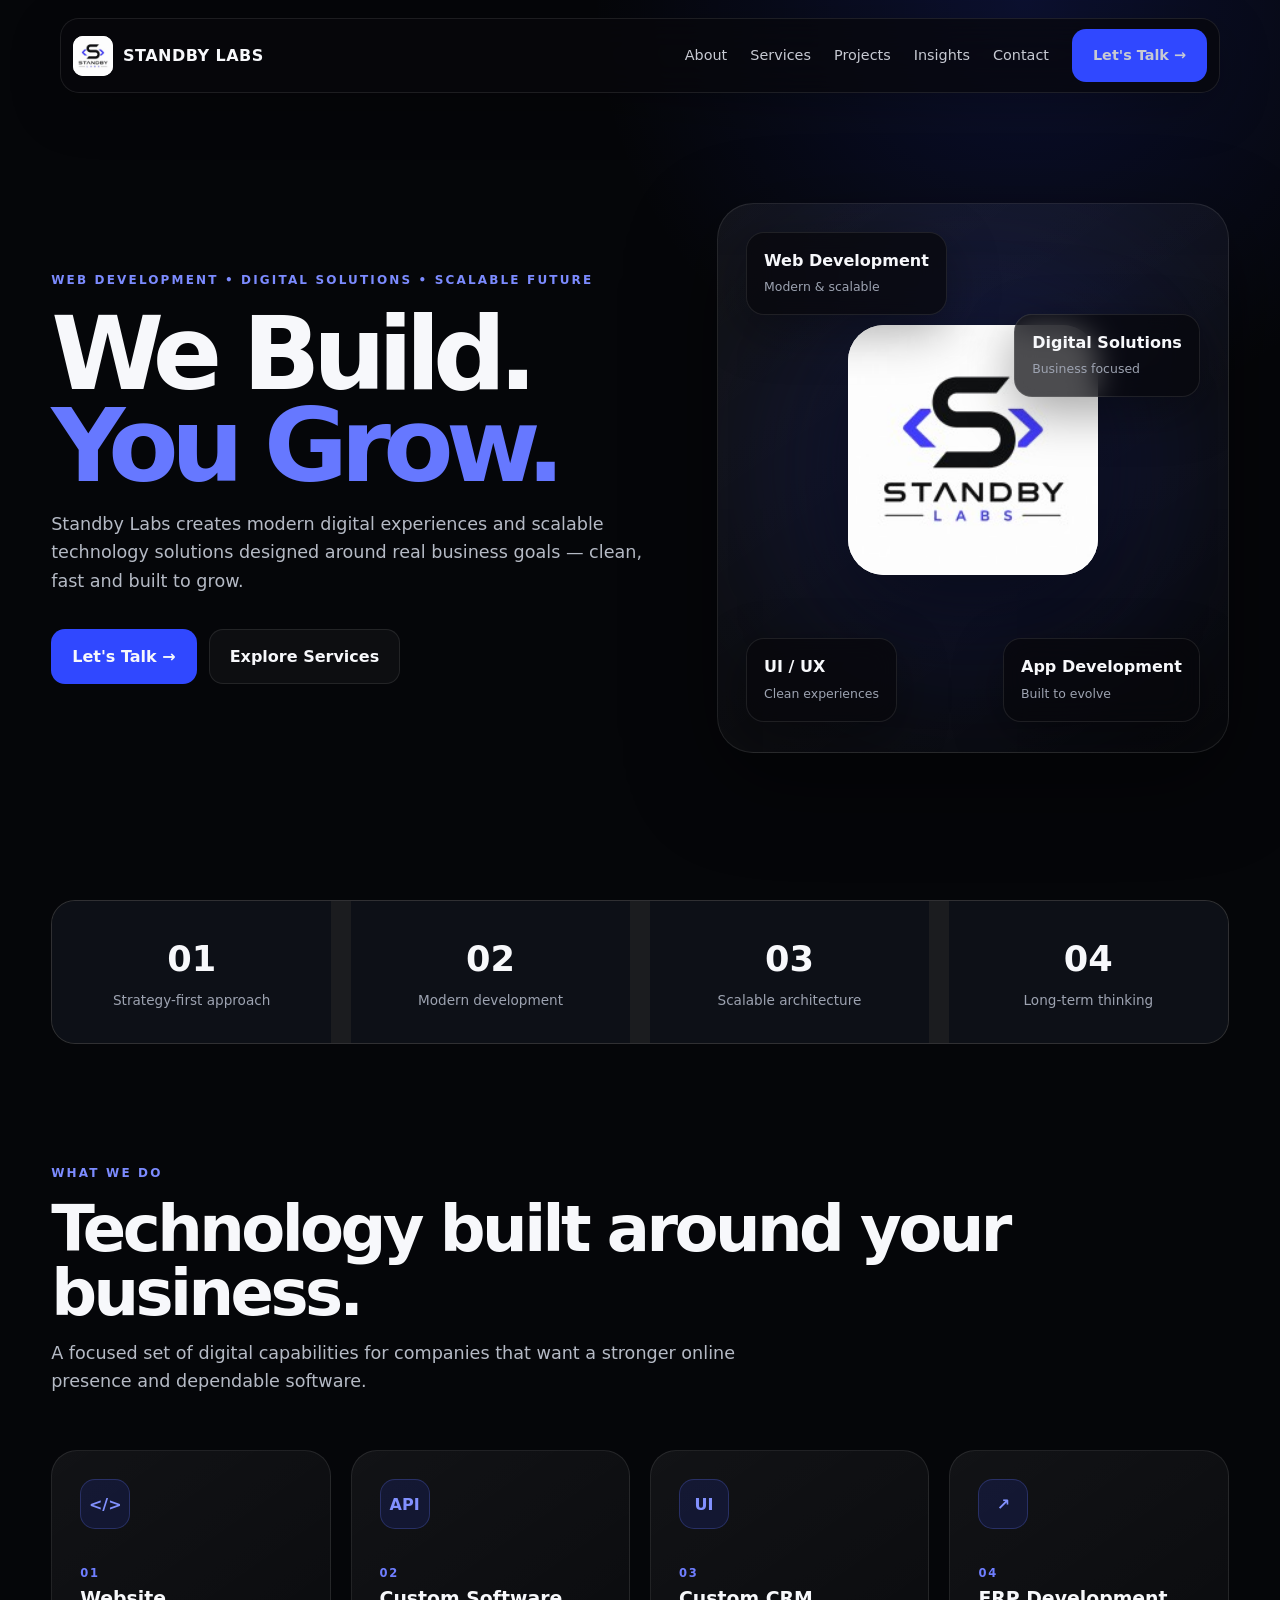
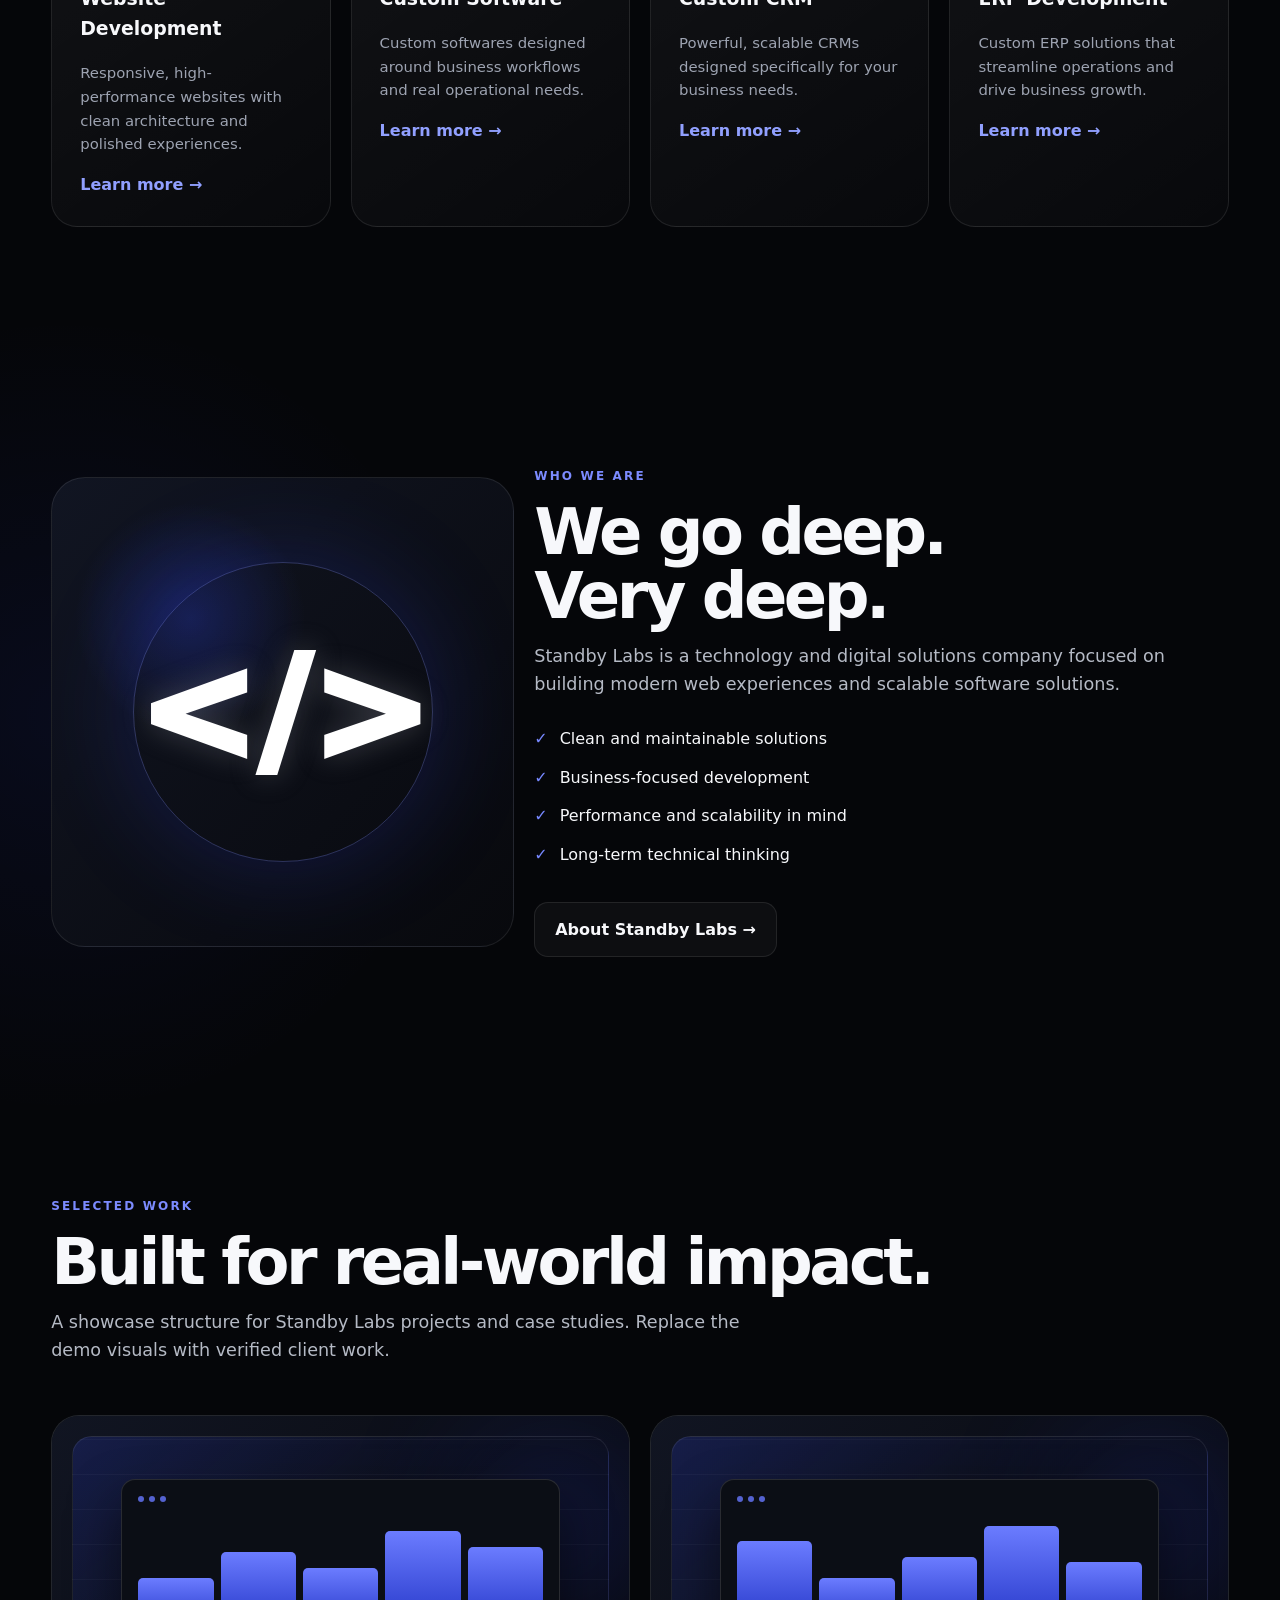
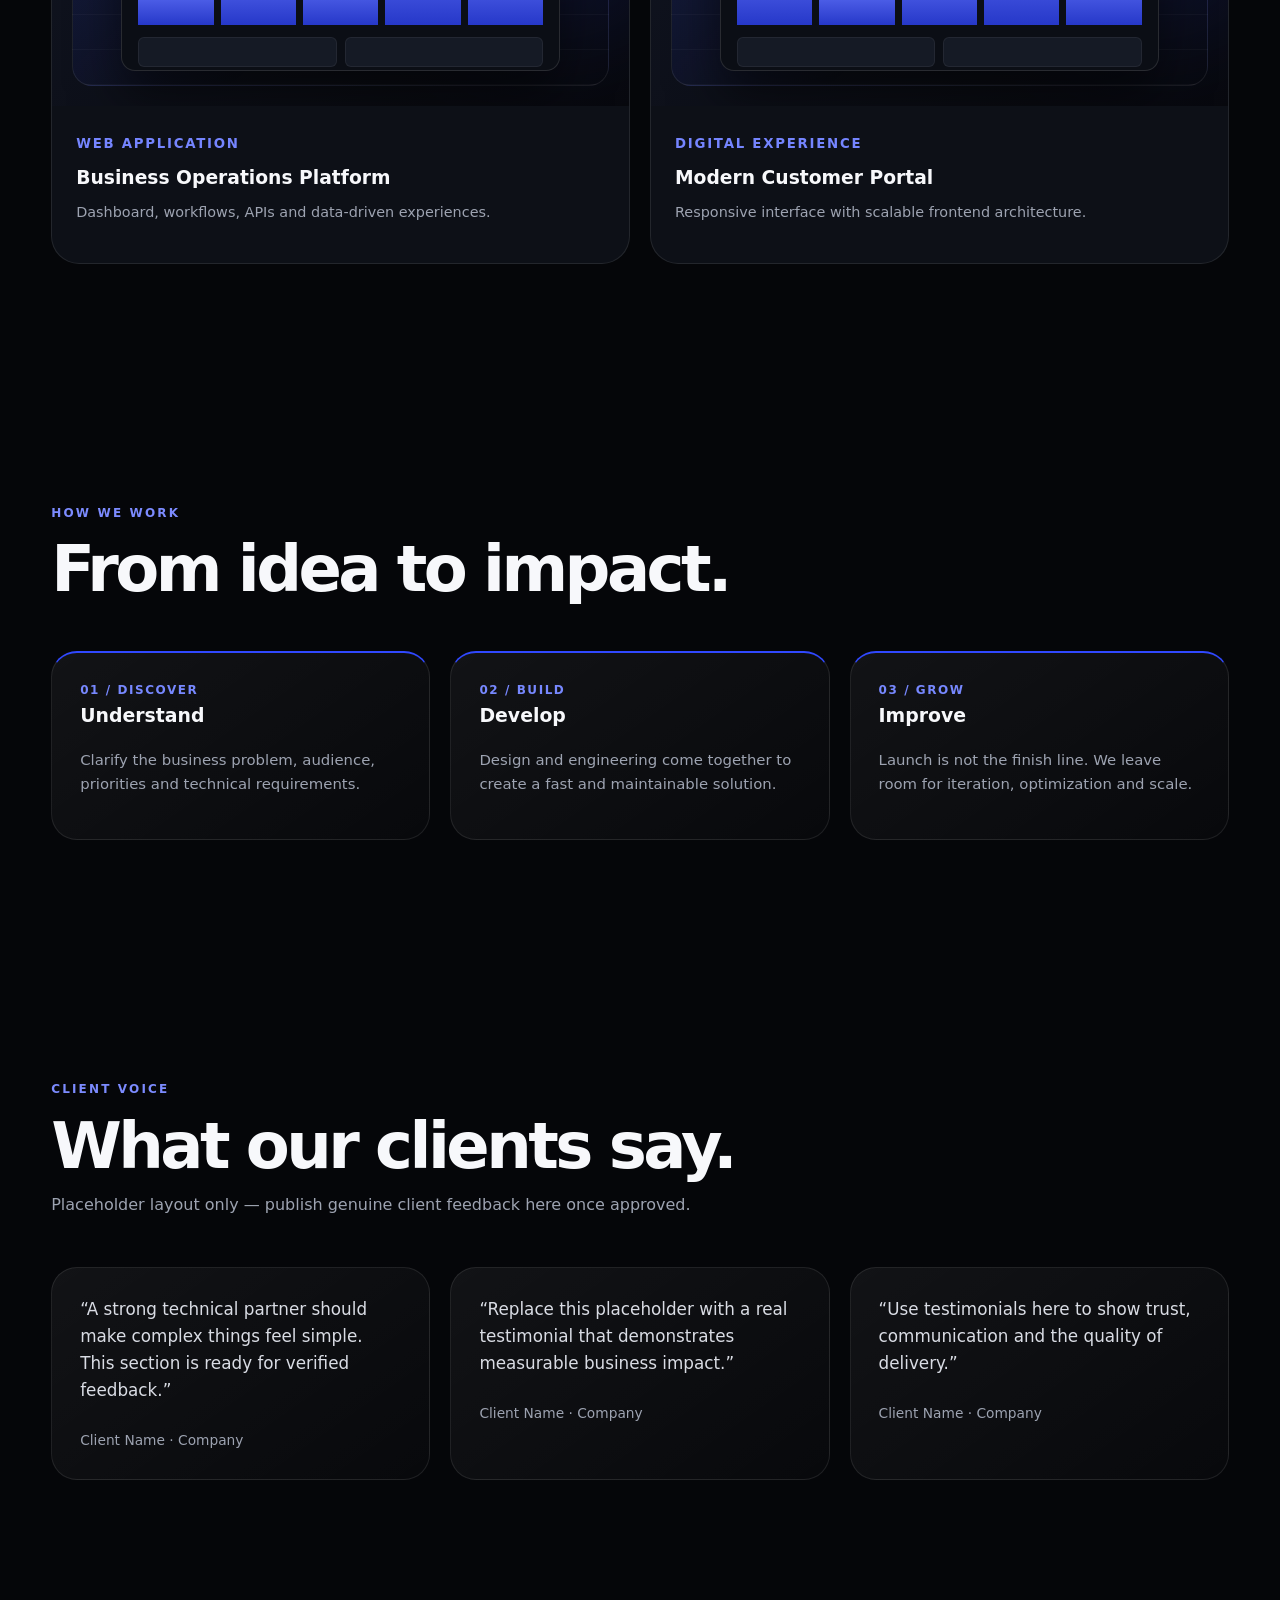
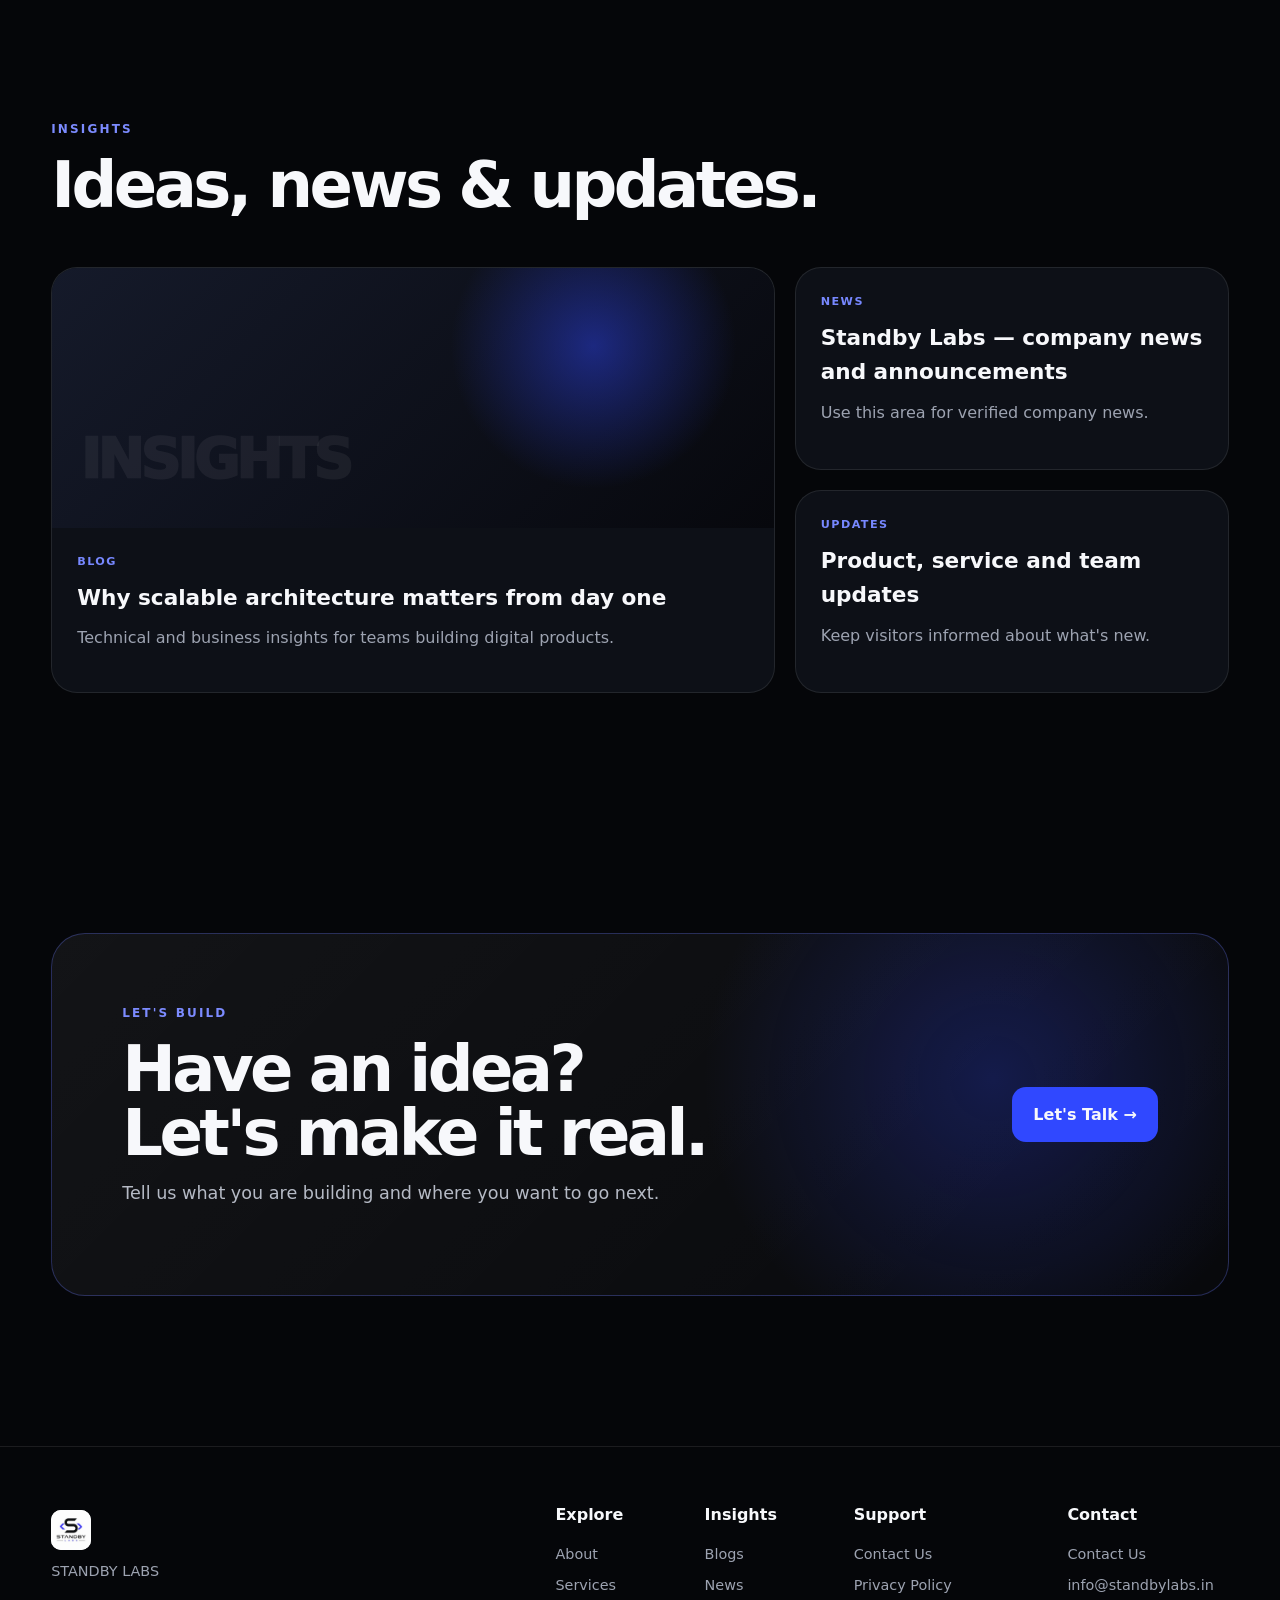
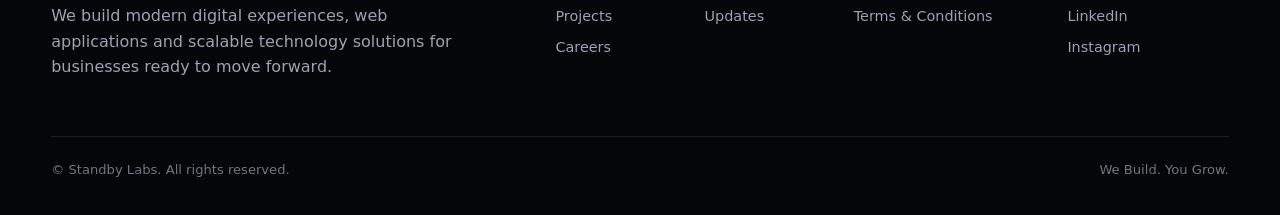
==== index.html @ 866d0c62 "What we do section updated" ====
<!doctype html>
<html lang="en">

<head>
    <script src="assets/app.js"></script>
    <link rel="stylesheet" href="assets/styles.css">
</head>

<body>

    <div id="header"></div>

    <section class="hero">
        <div class="container hero-grid">
            <div class="reveal">
                <div class="eyebrow">Web Development • Digital Solutions • Scalable Future</div>
                <h1 class="display">We Build.<br><span class="gradient">You Grow.</span></h1>
                <p class="lead">Standby Labs creates modern digital experiences and scalable technology solutions designed around real business goals — clean, fast and built to grow.</p>
                <div class="actions"><a class="btn primary" href="contact.html">Let's Talk →</a><a class="btn secondary" href="services.html">Explore Services</a></div>
            </div>
            <div class="hero-visual reveal delay2"><img class="logo-big" src="assets/logo.jfif" alt="Standby Labs">
                <div class="floating f1"><b>Web Development</b><span>Modern & scalable</span></div>
                <div class="floating f2"><b>Digital Solutions</b><span>Business focused</span></div>
                <div class="floating f3"><b>UI / UX</b><span>Clean experiences</span></div>
                <div class="floating f4"><b>App Development</b><span>Built to evolve</span></div>
            </div>
        </div>
    </section>
    <section class="container reveal">
        <div class="stats grid">
            <div class="stat"><strong>01</strong><span>Strategy-first approach</span></div>
            <div class="stat"><strong>02</strong><span>Modern development</span></div>
            <div class="stat"><strong>03</strong><span>Scalable architecture</span></div>
            <div class="stat"><strong>04</strong><span>Long-term thinking</span></div>
        </div>
    </section>
    <section class="section">
        <div class="container">
            <div class="eyebrow reveal">What We Do</div>
            <h2 class="title reveal">Technology built around your business.</h2>
            <p class="lead reveal">A focused set of digital capabilities for companies that want a stronger online presence and dependable software.</p>
            <div class="cards4 grid">
                <article class="card reveal">
                    <div class="icon">&lt;/&gt;</div>
                    <div class="service-number">01</div>
                    <h3>Website Development</h3>
                    <p>Responsive, high-performance websites with clean architecture and polished experiences.</p><a class="link" href="services.html">Learn more →</a></article>
                <article class="card reveal delay1">
                    <div class="icon">API</div>
                    <div class="service-number">02</div>
                    <h3>Custom Software</h3>
                    <p>Custom softwares designed around business workflows and real operational needs.</p><a class="link" href="services.html">Learn more →</a></article>
                <article class="card reveal delay2">
                    <div class="icon">UI</div>
                    <div class="service-number">03</div>
                    <h3>Custom CRM</h3>
                    <p>Powerful, scalable CRMs designed specifically for your business needs.</p><a class="link" href="services.html">Learn more →</a></article>
                <article class="card reveal delay3">
                    <div class="icon">↗</div>
                    <div class="service-number">04</div>
                    <h3>ERP Development</h3>
                    <p>Custom ERP solutions that streamline operations and drive business growth.</p><a class="link" href="services.html">Learn more →</a></article>
            </div>
        </div>
    </section>
    <section class="section">
        <div class="container split grid">
            <div class="visual-panel reveal">
                <div class="orb"></div>
            </div>
            <div class="reveal delay1">
                <div class="eyebrow">Who We Are</div>
                <h2 class="title">We go deep.<br>Very deep.</h2>
                <p class="lead">Standby Labs is a technology and digital solutions company focused on building modern web experiences and scalable software solutions.</p>
                <div class="checks">
                    <div class="check"><b>✓</b><span>Clean and maintainable solutions</span></div>
                    <div class="check"><b>✓</b><span>Business-focused development</span></div>
                    <div class="check"><b>✓</b><span>Performance and scalability in mind</span></div>
                    <div class="check"><b>✓</b><span>Long-term technical thinking</span></div>
                </div>
                <div class="actions"><a class="btn secondary" href="about.html">About Standby Labs →</a></div>
            </div>
        </div>
    </section>
    <section class="section">
        <div class="container">
            <div class="eyebrow reveal">Selected Work</div>
            <h2 class="title reveal">Built for real-world impact.</h2>
            <p class="lead reveal">A showcase structure for Standby Labs projects and case studies. Replace the demo visuals with verified client work.</p>
            <div class="project-grid grid">
                <a class="project reveal" href="projects.html">
                    <div class="project-art">
                        <div class="dashboard">
                            <div class="dots"><i></i><i></i><i></i></div>
                            <div class="bars"><i style="height:45%"></i><i style="height:70%"></i><i style="height:55%"></i><i style="height:90%"></i><i style="height:75%"></i></div>
                            <div class="mini"><i></i><i></i></div>
                        </div>
                    </div>
                    <div class="project-info"><small>Web Application</small>
                        <h3>Business Operations Platform</h3>
                        <p>Dashboard, workflows, APIs and data-driven experiences.</p>
                    </div>
                </a>
                <a class="project reveal delay1" href="projects.html">
                    <div class="project-art">
                        <div class="dashboard">
                            <div class="dots"><i></i><i></i><i></i></div>
                            <div class="bars"><i style="height:80%"></i><i style="height:45%"></i><i style="height:65%"></i><i style="height:95%"></i><i style="height:60%"></i></div>
                            <div class="mini"><i></i><i></i></div>
                        </div>
                    </div>
                    <div class="project-info"><small>Digital Experience</small>
                        <h3>Modern Customer Portal</h3>
                        <p>Responsive interface with scalable frontend architecture.</p>
                    </div>
                </a>
            </div>
        </div>
    </section>
    <section class="section">
        <div class="container">
            <div class="eyebrow reveal">How We Work</div>
            <h2 class="title reveal">From idea to impact.</h2>
            <div class="process grid">
                <article class="card reveal">
                    <div class="num">01 / DISCOVER</div>
                    <h3>Understand</h3>
                    <p>Clarify the business problem, audience, priorities and technical requirements.</p>
                </article>
                <article class="card reveal delay1">
                    <div class="num">02 / BUILD</div>
                    <h3>Develop</h3>
                    <p>Design and engineering come together to create a fast and maintainable solution.</p>
                </article>
                <article class="card reveal delay2">
                    <div class="num">03 / GROW</div>
                    <h3>Improve</h3>
                    <p>Launch is not the finish line. We leave room for iteration, optimization and scale.</p>
                </article>
            </div>
        </div>
    </section>
    <section class="section">
        <div class="container">
            <div class="eyebrow reveal">Client Voice</div>
            <h2 class="title reveal">What our clients say.</h2>
            <p class="muted reveal">Placeholder layout only — publish genuine client feedback here once approved.</p>
            <div class="testimonials grid">
                <article class="card reveal">
                    <div class="quote">“A strong technical partner should make complex things feel simple. This section is ready for verified feedback.”</div>
                    <div class="person">Client Name · Company</div>
                </article>
                <article class="card reveal delay1">
                    <div class="quote">“Replace this placeholder with a real testimonial that demonstrates measurable business impact.”</div>
                    <div class="person">Client Name · Company</div>
                </article>
                <article class="card reveal delay2">
                    <div class="quote">“Use testimonials here to show trust, communication and the quality of delivery.”</div>
                    <div class="person">Client Name · Company</div>
                </article>
            </div>
        </div>
    </section>
    <section class="section">
        <div class="container">
            <div class="eyebrow reveal">Insights</div>
            <h2 class="title reveal">Ideas, news & updates.</h2>
            <div class="insights grid">
                <a class="article reveal" data-type="blog" href="insights.html">
                    <div class="article-img"></div>
                    <div class="article-body">
                        <div class="tag">Blog</div>
                        <h3>Why scalable architecture matters from day one</h3>
                        <p>Technical and business insights for teams building digital products.</p>
                    </div>
                </a>
                <div class="grid">
                    <a class="article reveal delay1" data-type="news" href="insights.html">
                        <div class="article-body">
                            <div class="tag">News</div>
                            <h3>Standby Labs — company news and announcements</h3>
                            <p>Use this area for verified company news.</p>
                        </div>
                    </a>
                    <a class="article reveal delay2" data-type="updates" href="insights.html">
                        <div class="article-body">
                            <div class="tag">Updates</div>
                            <h3>Product, service and team updates</h3>
                            <p>Keep visitors informed about what's new.</p>
                        </div>
                    </a>
                </div>
            </div>
        </div>
    </section>
    <section class="section">
        <div class="container cta reveal">
            <div>
                <div class="eyebrow">Let's Build</div>
                <h2 class="title">Have an idea?<br>Let's make it real.</h2>
                <p class="lead">Tell us what you are building and where you want to go next.</p>
            </div><a class="btn primary" href="contact.html">Let's Talk →</a></div>
    </section>

    <div id="footer"></div>
</body>

</html>
---- assets/styles.css ----
:root {
    --bg: #050609;
    --bg2: #090b10;
    --panel: #0d1017;
    --panel2: #121620;
    --text: #f7f8fb;
    --muted: #9da3b1;
    --blue: #3048ff;
    --blue2: #6678ff;
    --line: rgba(255, 255, 255, .09);
    --white08: rgba(255, 255, 255, .08);
    --shadow: 0 30px 90px rgba(0, 0, 0, .45);
    --radius: 26px;
    --max: 1240px
}

* {
    box-sizing: border-box
}

html {
    scroll-behavior: smooth
}

body {
    margin: 0;
    background: radial-gradient(circle at 80% 0, rgba(48, 72, 255, .16), transparent 27rem), radial-gradient(circle at 5% 35%, rgba(48, 72, 255, .08), transparent 25rem), var(--bg);
    color: var(--text);
    font-family: Inter, ui-sans-serif, system-ui, -apple-system, "Segoe UI", sans-serif;
    line-height: 1.6;
    overflow-x: hidden
}

body.loaded {
    opacity: 1
}

body {
    opacity: 0;
    transition: opacity .5s ease
}

a {
    color: inherit;
    text-decoration: none
}

img {
    max-width: 100%;
    display: block
}

.container {
    width: min(var(--max), 92%);
    margin: auto
}

.muted {
    color: var(--muted)
}

.eyebrow {
    color: #7c8bff;
    font-weight: 800;
    letter-spacing: .18em;
    text-transform: uppercase;
    font-size: .75rem
}

h1,
h2,
h3,
p {
    margin-top: 0
}

.display {
    font-size: clamp(3.5rem, 8vw, 8.2rem);
    line-height: .9;
    letter-spacing: -.075em;
    margin: 18px 0
}

.title {
    font-size: clamp(2.3rem, 5vw, 4.6rem);
    line-height: 1;
    letter-spacing: -.055em;
    margin: 14px 0
}

.title-2 {
    font-size: clamp(2.3rem, 2vw, 4.6rem);
    line-height: 1;
    letter-spacing: -.055em;
    margin: 14px 0
}

.lead {
    font-size: 1.1rem;
    color: #b5bac5;
    max-width: 700px
}

.lead-2 {
    font-size: 1.1rem;
    color: #b5bac5;
    max-width: 1000px
}

.section {
    padding: 120px 0
}

.grid {
    display: grid;
    gap: 20px
}

.btn {
    display: inline-flex;
    align-items: center;
    gap: 10px;
    padding: 14px 20px;
    border-radius: 14px;
    font-weight: 850;
    border: 1px solid var(--line);
    transition: .3s ease;
    cursor: pointer
}

.btn:hover {
    transform: translateY(-3px);
    box-shadow: 0 15px 35px rgba(48, 72, 255, .2)
}

.primary {
    background: var(--blue);
    border-color: transparent
}

.secondary {
    background: rgba(255, 255, 255, .035)
}

.link {
    color: #91a0ff;
    font-weight: 800
}

.reveal {
    opacity: 0;
    transform: translateY(28px);
    transition: opacity .8s cubic-bezier(.2, .8, .2, 1), transform .8s cubic-bezier(.2, .8, .2, 1)
}

.reveal.show {
    opacity: 1;
    transform: none
}

.delay1 {
    transition-delay: .08s
}

.delay2 {
    transition-delay: .16s
}

.delay3 {
    transition-delay: .24s
}

nav {
    position: fixed;
    z-index: 100;
    top: 18px;
    left: 50%;
    transform: translateX(-50%);
    width: min(1160px, 94%);
    padding: 10px 12px;
    border: 1px solid var(--line);
    border-radius: 19px;
    background: rgba(7, 8, 12, .72);
    backdrop-filter: blur(18px);
    display: flex;
    align-items: center;
    justify-content: space-between;
    box-shadow: 0 15px 50px rgba(0, 0, 0, .25)
}

.brand {
    display: flex;
    align-items: center;
    gap: 10px;
    font-weight: 900;
    letter-spacing: .03em
}

.brand img {
    width: 40px;
    height: 40px;
    object-fit: contain;
    background: #fff;
    border-radius: 10px
}

.brand-footer img {
    width: 40px;
    height: 40px;
    margin-bottom: 10px;
    object-fit: contain;
    background: #fff;
    border-radius: 10px
}

.navlinks {
    display: flex;
    gap: 23px;
    align-items: center
}

.navlinks a {
    font-size: .9rem;
    color: #c7cad3;
    transition: .2s
}

.navlinks a:hover,
.navlinks a.active {
    color: #fff
}

.menu {
    display: none;
    background: none;
    color: #fff;
    border: 0;
    font-size: 1.5rem
}

.mobile-nav {
    display: none
}

.hero {
    min-height: 100vh;
    display: grid;
    align-items: center;
    padding: 155px 0 100px;
    position: relative;
    overflow: hidden
}

.hero:after {
    content: "";
    position: absolute;
    inset: 0;
    background: linear-gradient(180deg, transparent 60%, var(--bg) 100%), url("assets/cover.jfif") center/cover no-repeat;
    opacity: .18;
    z-index: -1
}

.hero-grid {
    display: grid;
    grid-template-columns: 1.08fr .92fr;
    gap: 65px;
    align-items: center
}

.gradient {
    color: var(--blue2)
}

.actions {
    display: flex;
    gap: 12px;
    flex-wrap: wrap;
    margin-top: 34px
}

.hero-visual {
    min-height: 550px;
    border: 1px solid var(--line);
    border-radius: 36px;
    background: linear-gradient(145deg, rgba(255, 255, 255, .06), rgba(255, 255, 255, .015));
    position: relative;
    overflow: hidden;
    box-shadow: var(--shadow)
}

.hero-visual:before {
    content: "";
    position: absolute;
    width: 360px;
    height: 360px;
    border-radius: 50%;
    background: var(--blue);
    filter: blur(100px);
    opacity: .22;
    top: 80px;
    left: 50%;
    transform: translateX(-50%)
}

.logo-big {
    position: absolute;
    width: 250px;
    height: 250px;
    object-fit: contain;
    background: #fff;
    border-radius: 36px;
    left: 50%;
    top: 45%;
    transform: translate(-50%, -50%);
    box-shadow: 0 35px 100px rgba(0, 0, 0, .5)
}

.floating {
    position: absolute;
    border: 1px solid var(--line);
    background: rgba(7, 8, 12, .72);
    backdrop-filter: blur(14px);
    border-radius: 18px;
    padding: 15px 17px;
    box-shadow: 0 15px 50px rgba(0, 0, 0, .35)
}

.f1 {
    top: 28px;
    left: 28px
}

.f2 {
    right: 28px;
    top: 110px
}

.f3 {
    left: 28px;
    bottom: 30px
}

.f4 {
    right: 28px;
    bottom: 30px
}

.floating b {
    display: block
}

.floating span {
    font-size: .78rem;
    color: var(--muted)
}

.stats {
    grid-template-columns: repeat(4, 1fr);
    border: 1px solid var(--line);
    border-radius: 24px;
    overflow: hidden;
    background: var(--line)
}

.stat {
    padding: 30px;
    background: var(--panel);
    text-align: center
}

.stat strong {
    display: block;
    font-size: 2.2rem
}

.stat span {
    color: var(--muted);
    font-size: .85rem
}

.cards4 {
    grid-template-columns: repeat(4, 1fr);
    margin-top: 55px
}

.card {
    background: linear-gradient(145deg, rgba(255, 255, 255, .055), rgba(255, 255, 255, .015));
    border: 1px solid var(--line);
    border-radius: var(--radius);
    padding: 28px;
    transition: .35s
}

.card:hover {
    transform: translateY(-8px);
    border-color: rgba(102, 120, 255, .55);
    box-shadow: var(--shadow)
}

.icon {
    width: 50px;
    height: 50px;
    border-radius: 15px;
    display: grid;
    place-items: center;
    background: rgba(48, 72, 255, .13);
    color: #8291ff;
    border: 1px solid rgba(102, 120, 255, .25);
    font-weight: 900;
    margin-bottom: 35px
}

.card p {
    color: var(--muted);
    font-size: .93rem
}

.card h3 {
    font-size: 1.18rem
}

.service-number {
    font-size: .72rem;
    color: #6f7eff;
    font-weight: 900;
    letter-spacing: .15em
}

.split {
    grid-template-columns: .8fr 1.2fr;
    align-items: center
}

.visual-panel {
    min-height: 470px;
    border: 1px solid var(--line);
    border-radius: 34px;
    position: relative;
    overflow: hidden;
    background: radial-gradient(circle at 30% 30%, rgba(48, 72, 255, .25), transparent 25%), linear-gradient(135deg, #111522, #08090d)
}

.visual-panel .orb {
    position: absolute;
    border-radius: 50%;
    border: 1px solid rgba(126, 141, 255, .3);
    width: 300px;
    height: 300px;
    left: 50%;
    top: 50%;
    transform: translate(-50%, -50%);
    box-shadow: 0 0 100px rgba(48, 72, 255, .22)
}

.visual-panel .orb:after {
    content: "</>";
    position: absolute;
    inset: 0;
    display: grid;
    place-items: center;
    font-size: 9rem;
    font-weight: 950;
    font-style: bold;
    color: #ffffff;
    text-shadow: 0 0 30px rgba(192, 194, 202, 0.25)
}

.checks {
    display: grid;
    gap: 13px;
    margin-top: 28px
}

.check {
    display: flex;
    gap: 12px
}

.check b {
    color: #7788ff
}

.project-grid {
    grid-template-columns: repeat(2, 1fr);
    margin-top: 50px
}

.project {
    min-height: 430px;
    border-radius: 28px;
    overflow: hidden;
    border: 1px solid var(--line);
    background: var(--panel);
    position: relative
}

.project-art {
    height: 290px;
    background: linear-gradient(135deg, #111522, #07080c);
    position: relative;
    overflow: hidden
}

.project-art:before {
    content: "";
    position: absolute;
    inset: 20px;
    border: 1px solid rgba(255, 255, 255, .08);
    border-radius: 20px;
    background: linear-gradient(140deg, rgba(48, 72, 255, .18), transparent 55%), repeating-linear-gradient(0deg, rgba(255, 255, 255, .035) 0 1px, transparent 1px 35px)
}

.project-art:after {
    content: "";
    position: absolute;
    width: 180px;
    height: 180px;
    border-radius: 50%;
    background: var(--blue);
    filter: blur(70px);
    opacity: .2;
    right: -20px;
    top: 20px
}

.dashboard {
    position: absolute;
    z-index: 2;
    left: 12%;
    right: 12%;
    top: 22%;
    bottom: 12%;
    border: 1px solid rgba(255, 255, 255, .12);
    border-radius: 14px;
    background: #0b0e15;
    box-shadow: 0 25px 50px rgba(0, 0, 0, .5);
    padding: 16px
}

.dots {
    display: flex;
    gap: 5px
}

.dots i {
    width: 6px;
    height: 6px;
    border-radius: 50%;
    background: #6678ff;
    opacity: .8
}

.bars {
    display: flex;
    gap: 7px;
    align-items: end;
    height: 105px;
    margin-top: 18px
}

.bars i {
    display: block;
    flex: 1;
    background: linear-gradient(180deg, #6b7cff, #2638c9);
    border-radius: 5px 5px 0 0
}

.mini {
    display: grid;
    grid-template-columns: 1fr 1fr;
    gap: 8px;
    margin-top: 12px
}

.mini i {
    height: 30px;
    border-radius: 6px;
    background: #151a25;
    border: 1px solid rgba(255, 255, 255, .06)
}

.project-info {
    padding: 24px
}

.project-info small {
    color: #7585ff;
    text-transform: uppercase;
    letter-spacing: .13em;
    font-weight: 800
}

.project-info h3 {
    margin: 8px 0
}

.project-info p {
    color: var(--muted);
    font-size: .9rem
}

.process {
    grid-template-columns: repeat(3, 1fr);
    margin-top: 50px
}

.process .card {
    border-top: 2px solid var(--blue)
}

.num {
    color: #7788ff;
    font-weight: 900;
    font-size: .75rem;
    letter-spacing: .13em
}

.testimonials {
    grid-template-columns: repeat(3, 1fr);
    margin-top: 50px
}

.quote {
    font-size: 1.05rem;
    color: #d9dce4
}

.person {
    margin-top: 25px;
    color: var(--muted);
    font-size: .86rem
}

.insights {
    grid-template-columns: 1.25fr .75fr;
    margin-top: 50px
}

.article {
    border: 1px solid var(--line);
    border-radius: 26px;
    overflow: hidden;
    background: var(--panel)
}

.article-img {
    height: 260px;
    background: radial-gradient(circle at 75% 30%, rgba(48, 72, 255, .45), transparent 25%), linear-gradient(135deg, #151a2a, #07080d);
    position: relative
}

.article-img:before {
    content: "INSIGHTS";
    position: absolute;
    left: 28px;
    bottom: 24px;
    font-size: 3.5rem;
    font-weight: 950;
    letter-spacing: -.07em;
    color: rgba(255, 255, 255, .06)
}

.article-body {
    padding: 25px
}

.tag {
    color: #7788ff;
    font-weight: 900;
    font-size: .7rem;
    letter-spacing: .13em;
    text-transform: uppercase
}

.article h3 {
    font-size: 1.35rem;
    margin: 10px 0
}

.article p {
    color: var(--muted)
}

.jobs {
    grid-template-columns: repeat(2, 1fr);
    margin-top: 50px
}

.job {
    display: flex;
    justify-content: space-between;
    gap: 20px;
    align-items: center
}

.job h3 {
    margin: 0 0 6px
}

.job p {
    margin: 0;
    color: var(--muted);
    font-size: .88rem
}

.cta {
    padding: 70px;
    border-radius: 34px;
    border: 1px solid rgba(102, 120, 255, .3);
    background: radial-gradient(circle at 80% 40%, rgba(48, 72, 255, .25), transparent 30%), linear-gradient(135deg, rgba(255, 255, 255, .06), rgba(255, 255, 255, .015));
    display: flex;
    align-items: center;
    justify-content: space-between;
    gap: 30px
}

footer {
    padding: 55px 0 35px;
    border-top: 1px solid var(--line);
    margin-top: 30px
}

.footer-grid {
    grid-template-columns: 3fr 0.8fr 0.8fr 1.2fr 1fr
}

.footer-grid h4 {
    margin: 0 0 15px
}

.footer-grid a {
    display: block;
    color: var(--muted);
    font-size: .9rem;
    margin: 8px 0
}

.footer-grid a:hover {
    color: #fff
}

.copyright {
    border-top: 1px solid var(--line);
    margin-top: 40px;
    padding-top: 22px;
    color: #707582;
    font-size: .82rem;
    display: flex;
    justify-content: space-between
}

.page-hero {
    padding: 150px 0 90px;
    position: relative
}

.page-hero:after {
    content: "";
    position: absolute;
    inset: 0;
    z-index: -1;
    background: radial-gradient(circle at 75% 30%, rgba(48, 72, 255, .18), transparent 25%), linear-gradient(180deg, transparent, var(--bg));
    pointer-events: none
}

.breadcrumb {
    color: #777f8e;
    font-size: .85rem;
    margin-bottom: 25px
}

.feature-list {
    display: grid;
    gap: 20px;
    margin-top: 45px
}

.feature-list .card {
    display: grid;
    grid-template-columns: 90px 1fr;
    gap: 22px;
    align-items: start
}

.feature-list .icon {
    margin: 0
}

.form-grid {
    grid-template-columns: 1fr 1fr
}

.form {
    display: grid;
    gap: 16px;
    margin-top: 35px
}

.field {
    display: grid;
    gap: 7px
}

.field label {
    font-size: .82rem;
    color: #bfc3cc
}

.field input,
.field textarea,
.field select {
    width: 100%;
    border: 1px solid var(--line);
    background: #0a0d13;
    color: #fff;
    border-radius: 13px;
    padding: 14px 15px;
    outline: none;
    font: inherit
}

.field input:focus,
.field textarea:focus,
.field select:focus {
    border-color: #5c70ff;
    box-shadow: 0 0 0 3px rgba(48, 72, 255, .1)
}

textarea {
    min-height: 160px;
    resize: vertical
}

.form-message {
    min-height: 24px;
    color: #8492ff;
    font-size: .85rem
}

.filters {
    display: flex;
    gap: 10px;
    flex-wrap: wrap;
    margin-top: 35px
}

.filter {
    border: 1px solid var(--line);
    background: transparent;
    color: #aaaeba;
    padding: 9px 14px;
    border-radius: 999px;
    cursor: pointer
}

.filter.active,
.filter:hover {
    background: var(--blue);
    color: #fff;
    border-color: transparent
}

@media(max-width:1000px) {
    .hero-grid,
    .split {
        grid-template-columns: 1fr
    }
    .cards4 {
        grid-template-columns: repeat(2, 1fr)
    }
    .project-grid,
    .testimonials,
    .jobs,
    .insights,
    .process {
        grid-template-columns: 1fr 1fr
    }
    .footer-grid {
        grid-template-columns: 1fr 1fr
    }
    .navlinks {
        display: none
    }
    .menu {
        display: block
    }
}

@media(max-width:650px) {
    .section {
        padding: 85px 0
    }
    .display {
        font-size: 4rem
    }
    .hero-visual {
        min-height: 420px
    }
    .logo-big {
        width: 190px;
        height: 190px
    }
    .cards4,
    .project-grid,
    .testimonials,
    .jobs,
    .insights,
    .process,
    .form-grid,
    .footer-grid,
    .stats {
        grid-template-columns: 1fr
    }
    .cta {
        padding: 40px 28px;
        flex-direction: column;
        align-items: flex-start
    }
    .f2,
    .f4 {
        right: 15px
    }
    .f1,
    .f3 {
        left: 15px
    }
    .floating {
        padding: 11px 12px;
        font-size: .82rem
    }
    .page-hero {
        padding-top: 145px
    }
}

.page-hero .terms-list {
    list-style: decimal;
    padding-left: 2.5em;
    margin-left: 0;
}

.page-hero .terms-list li {
    padding-left: 0.4em;
    margin-bottom: 0.6em;
}

.page-hero ul:not(.terms-list) {
    list-style: disc;
    padding-left: 2.5em;
    margin-left: 0;
}

.page-hero ul:not(.terms-list) li {
    padding-left: 0.4em;
    margin-bottom: 0.6em;
}
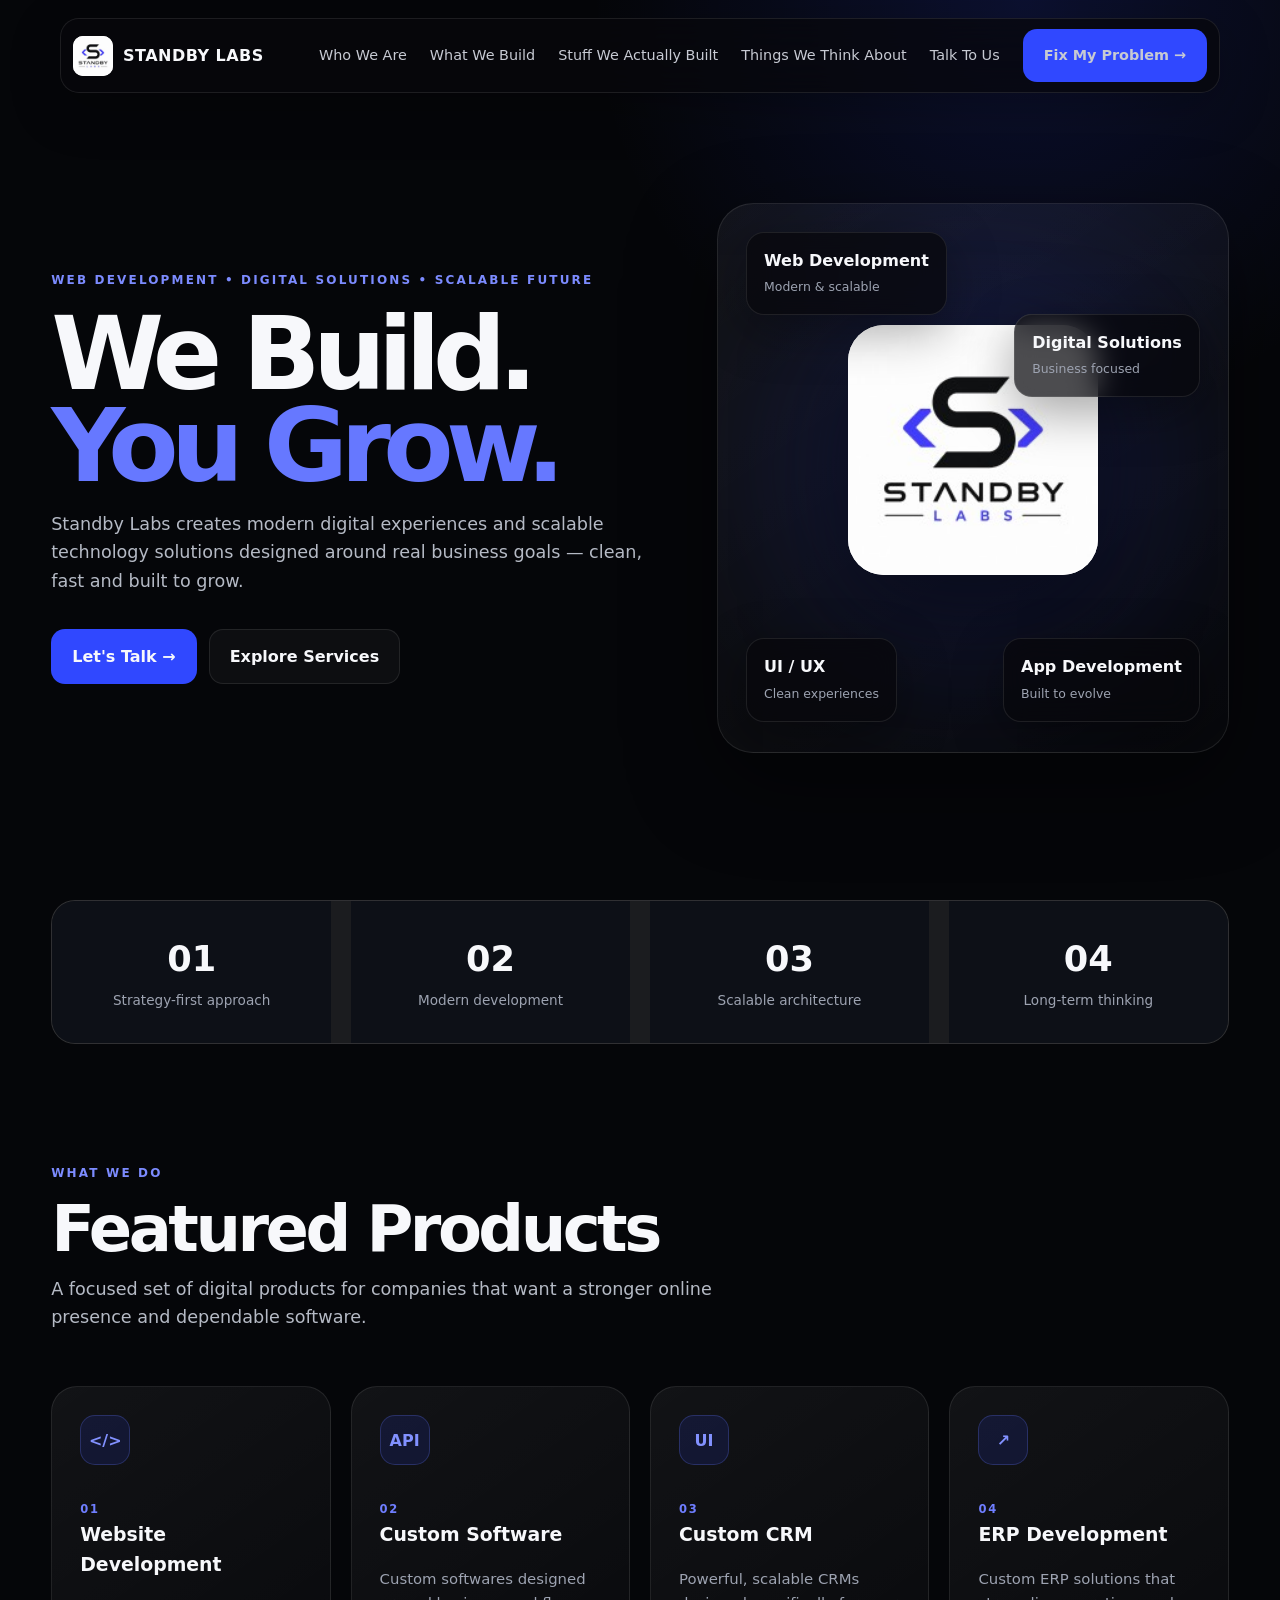
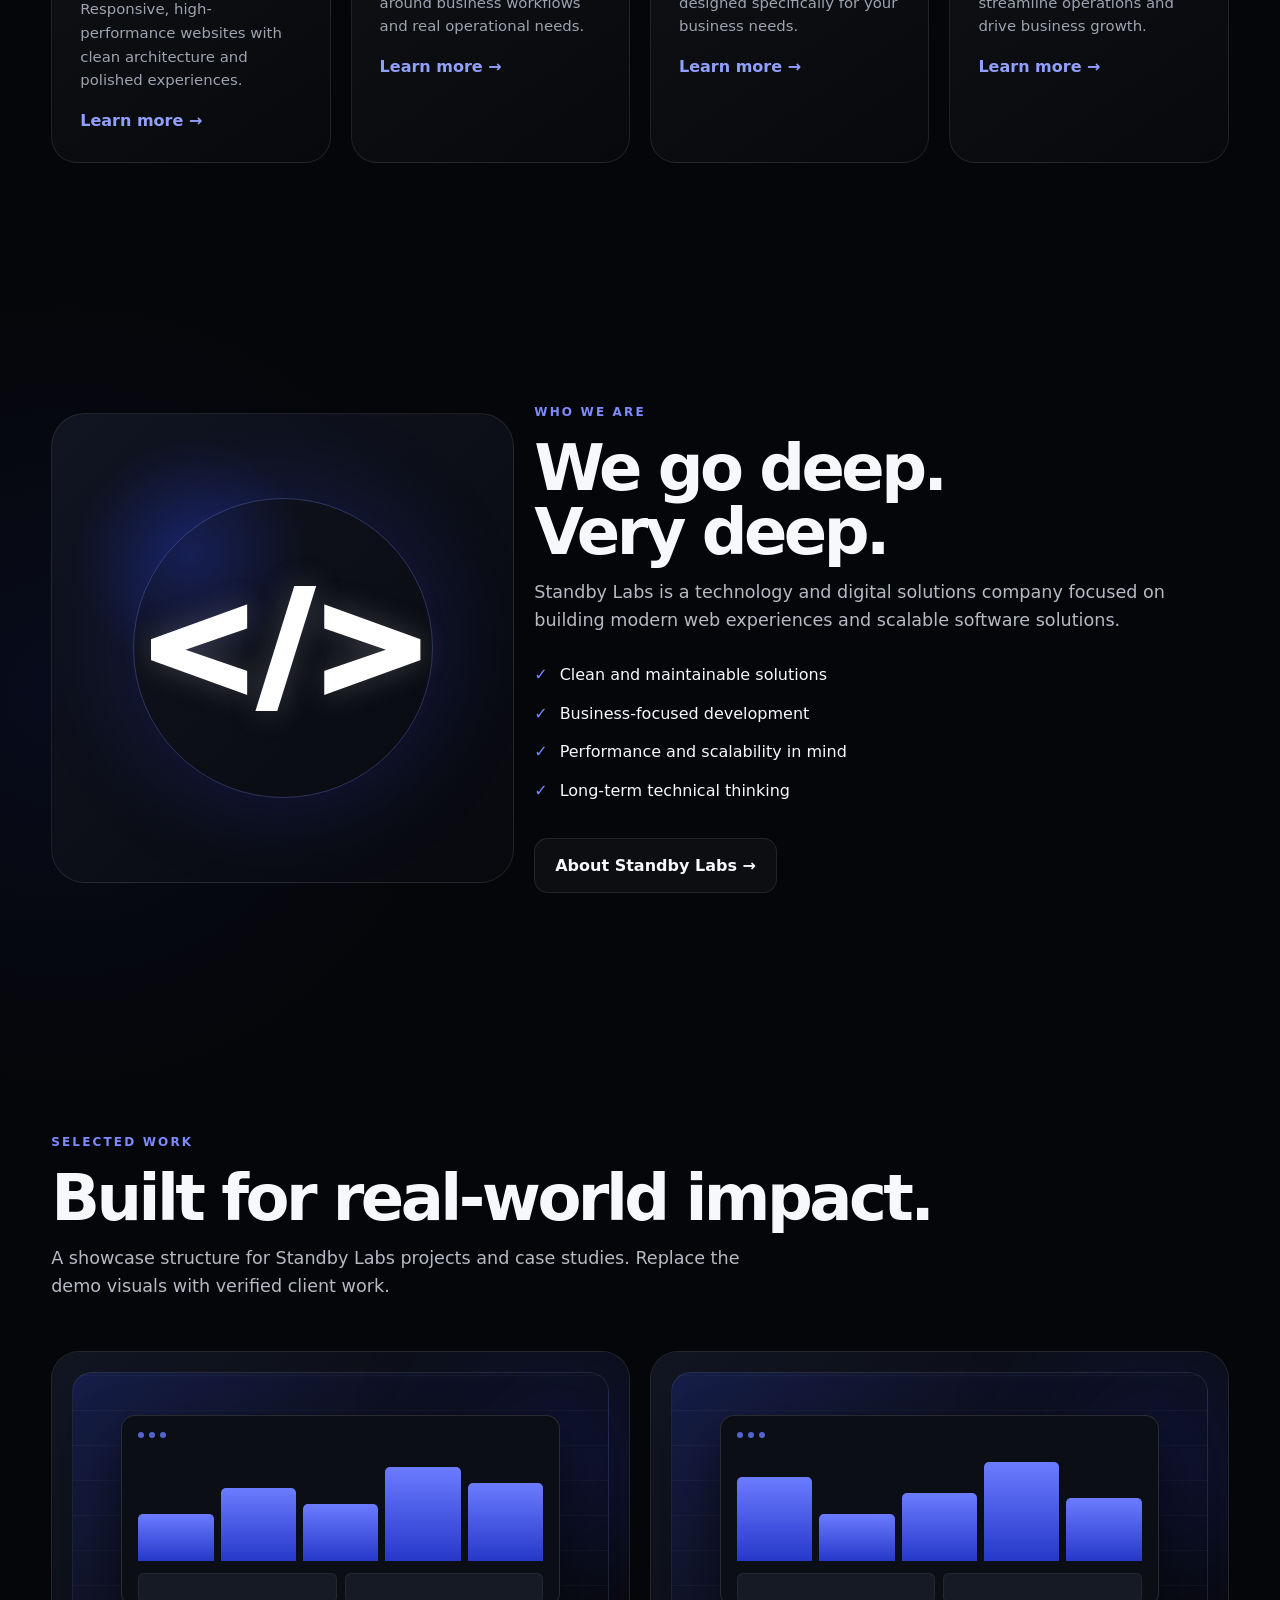
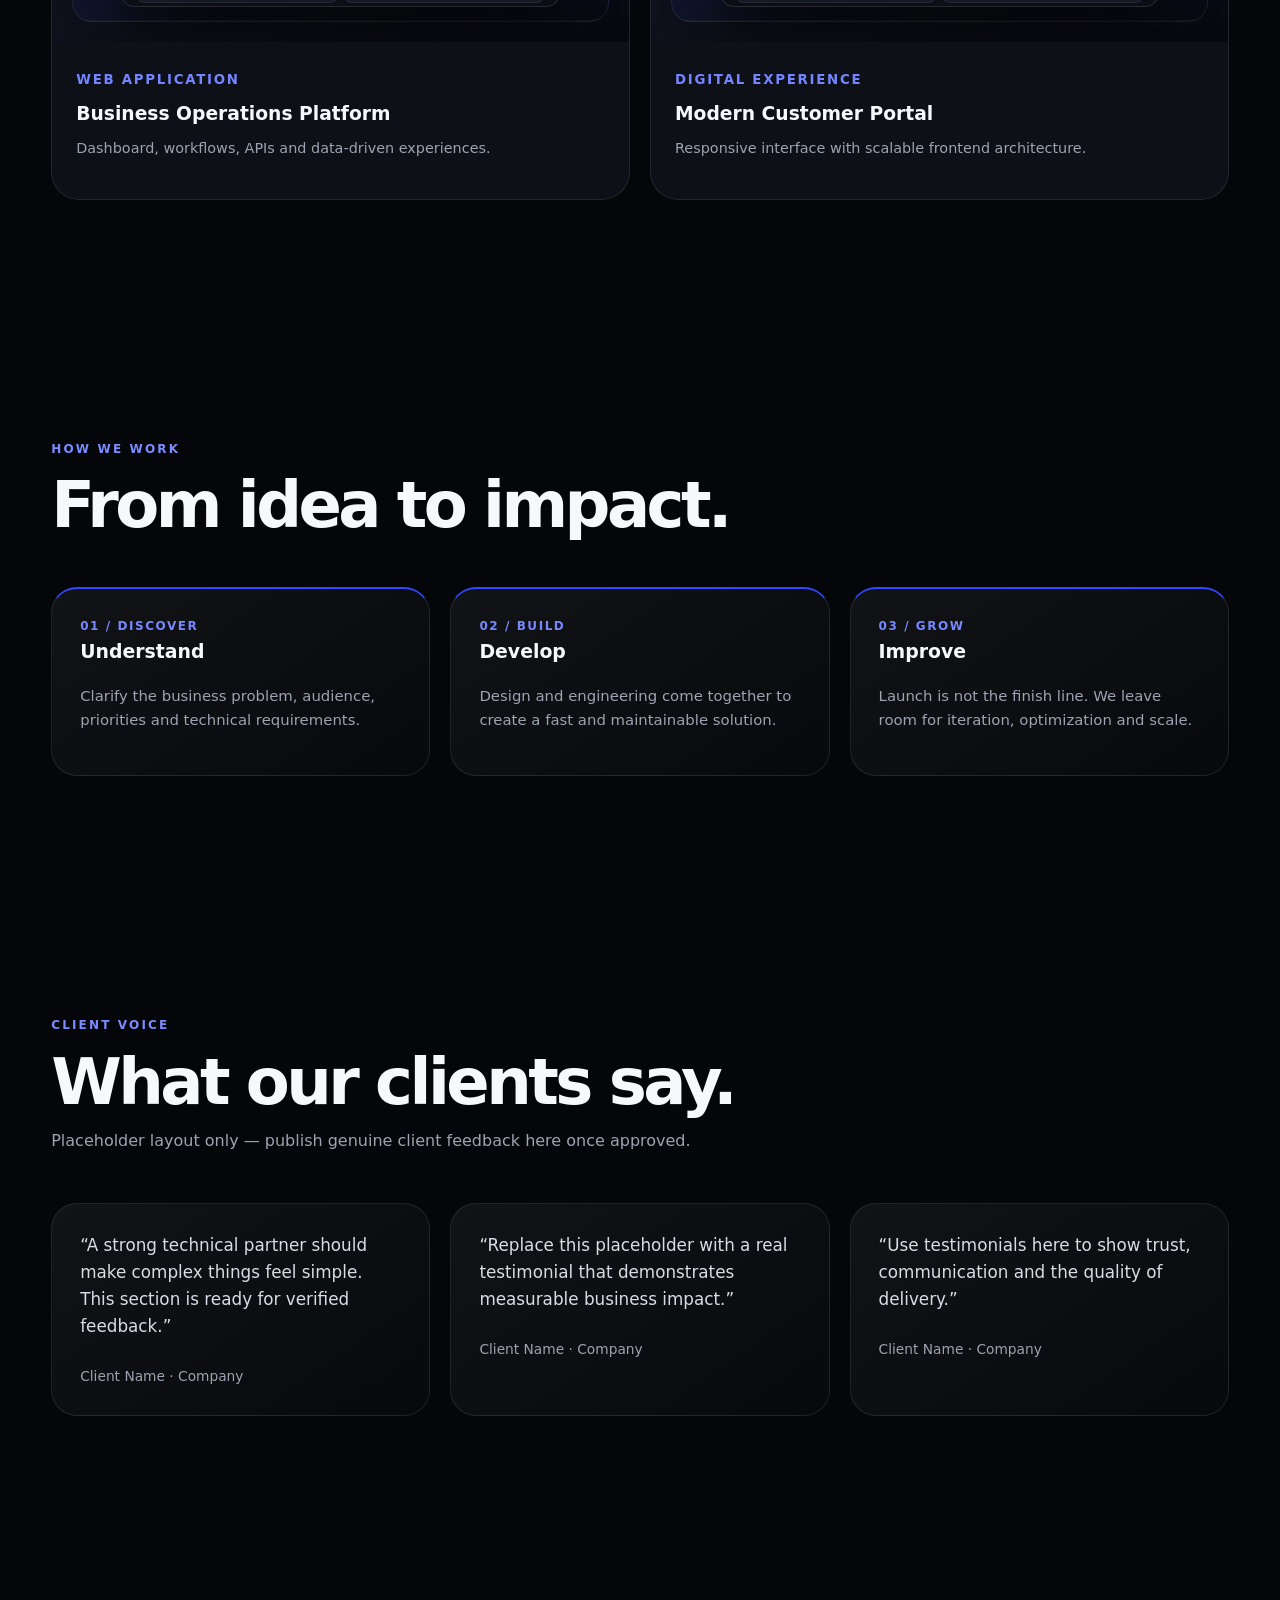
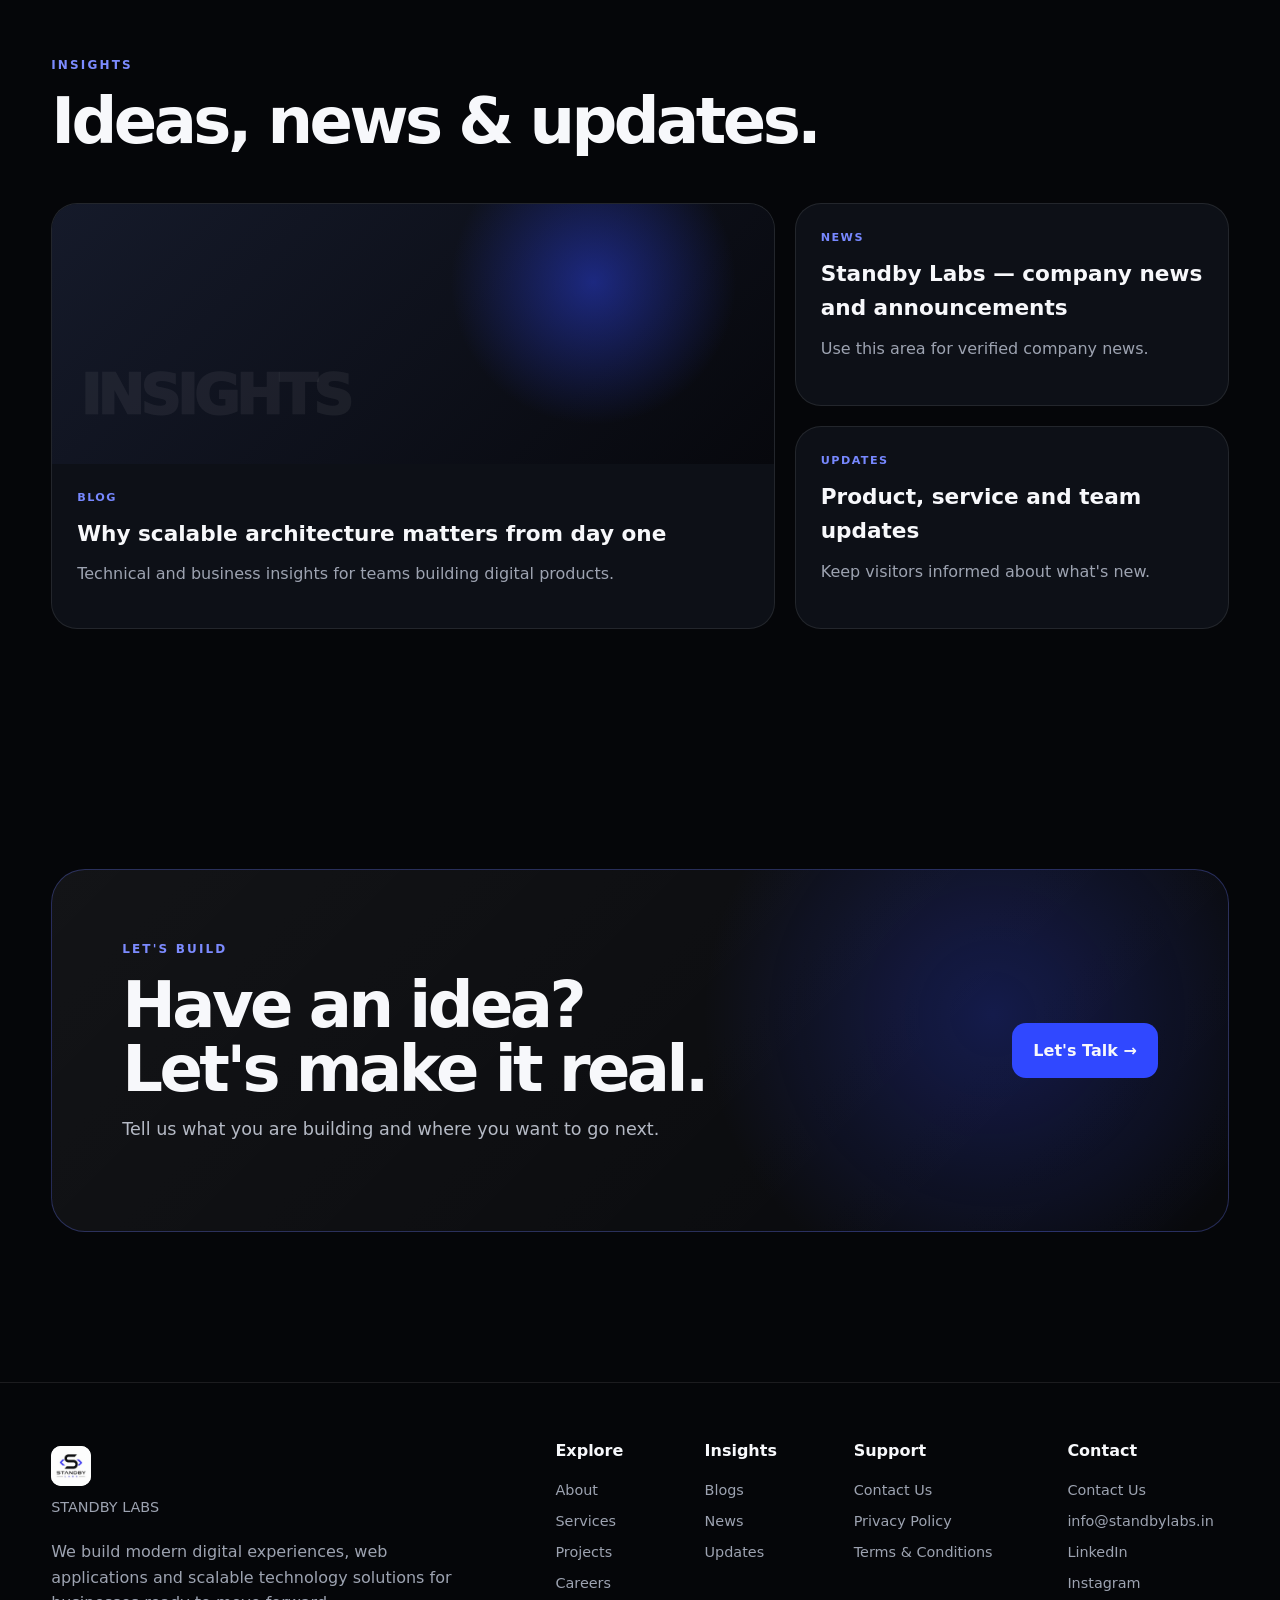
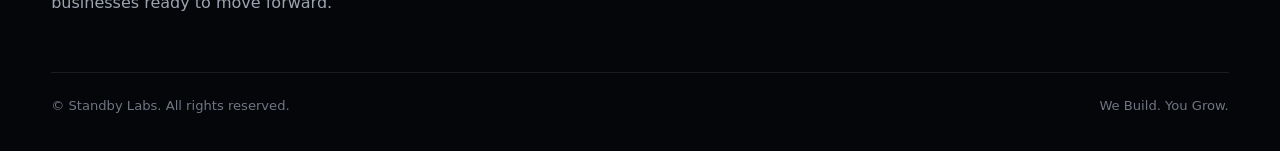
==== commit 9b15a4da: "NavBar Updated" ====
--- a/index.html
+++ b/index.html
@@ -37,8 +37,8 @@
     <section class="section">
         <div class="container">
             <div class="eyebrow reveal">What We Do</div>
-            <h2 class="title reveal">Technology built around your business.</h2>
-            <p class="lead reveal">A focused set of digital capabilities for companies that want a stronger online presence and dependable software.</p>
+            <h2 class="title reveal">Featured Products</h2>
+            <p class="lead reveal">A focused set of digital products for companies that want a stronger online presence and dependable software.</p>
             <div class="cards4 grid">
                 <article class="card reveal">
                     <div class="icon">&lt;/&gt;</div>
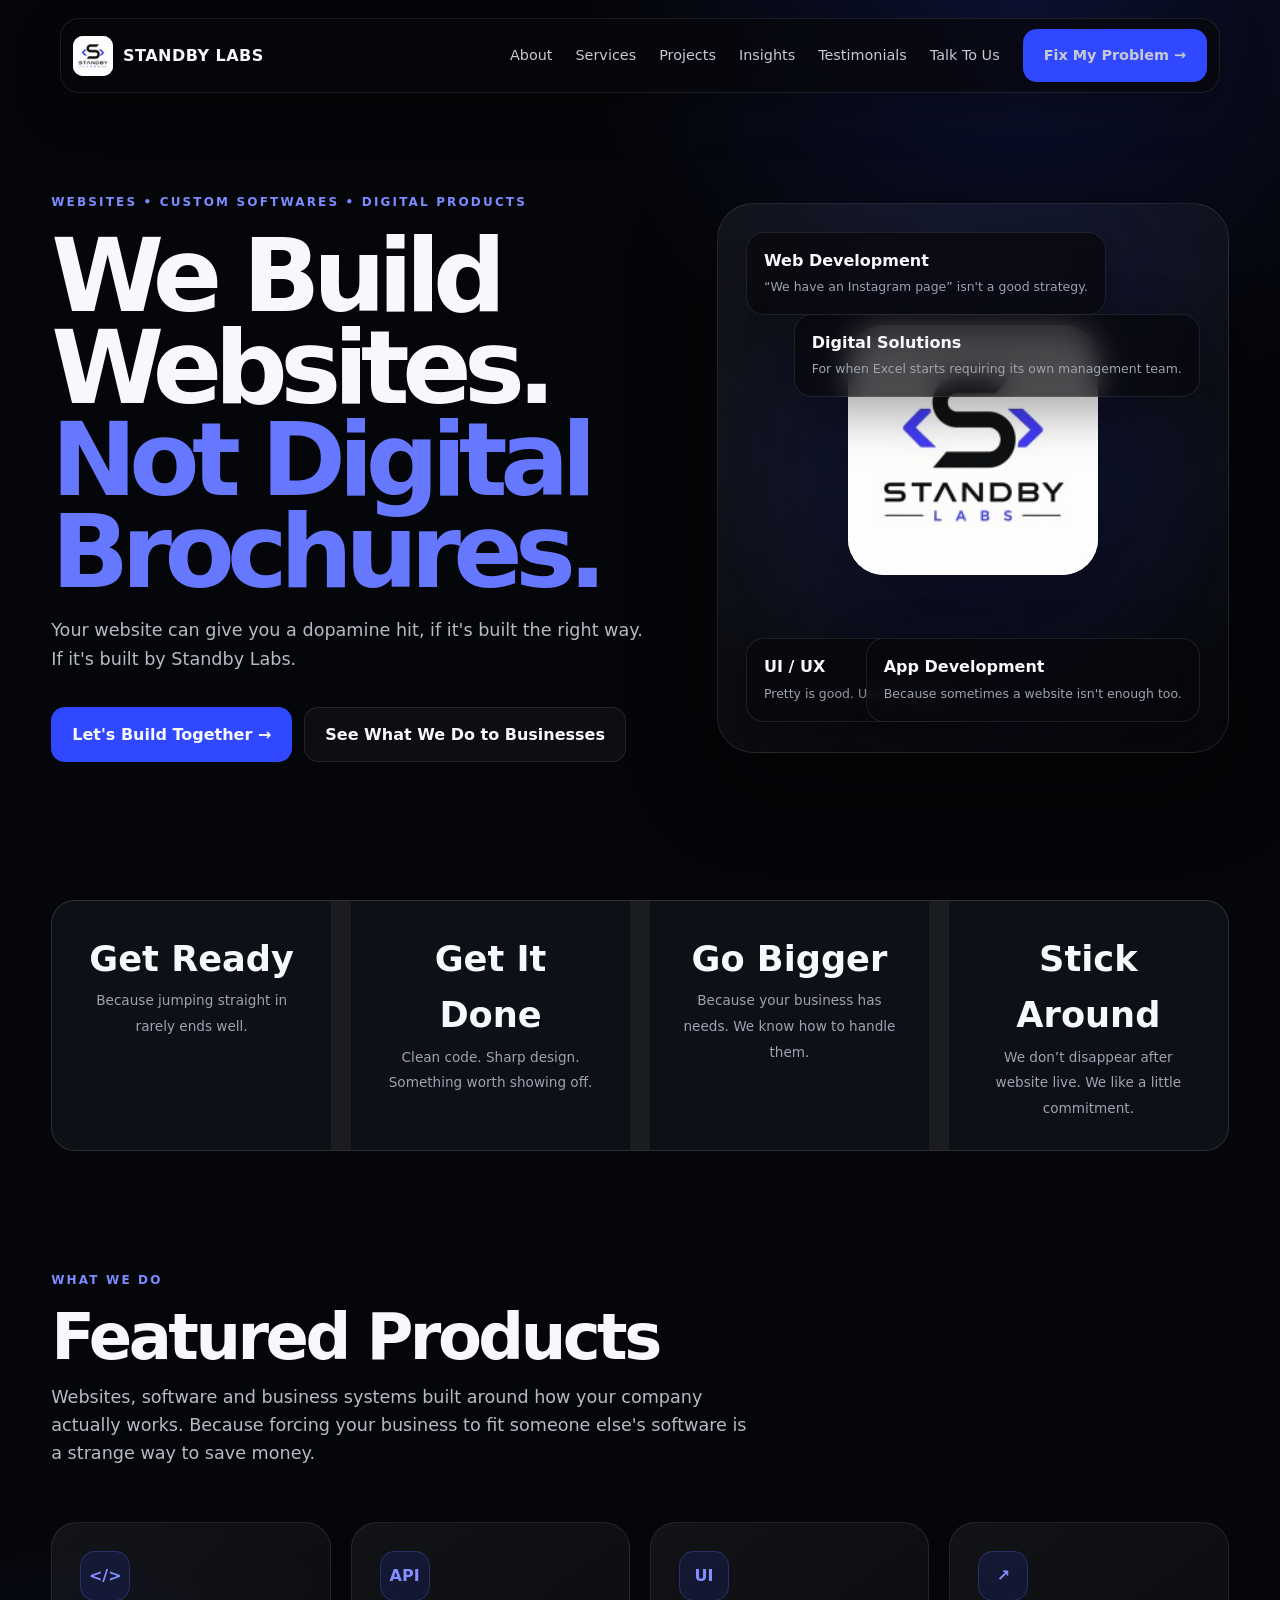
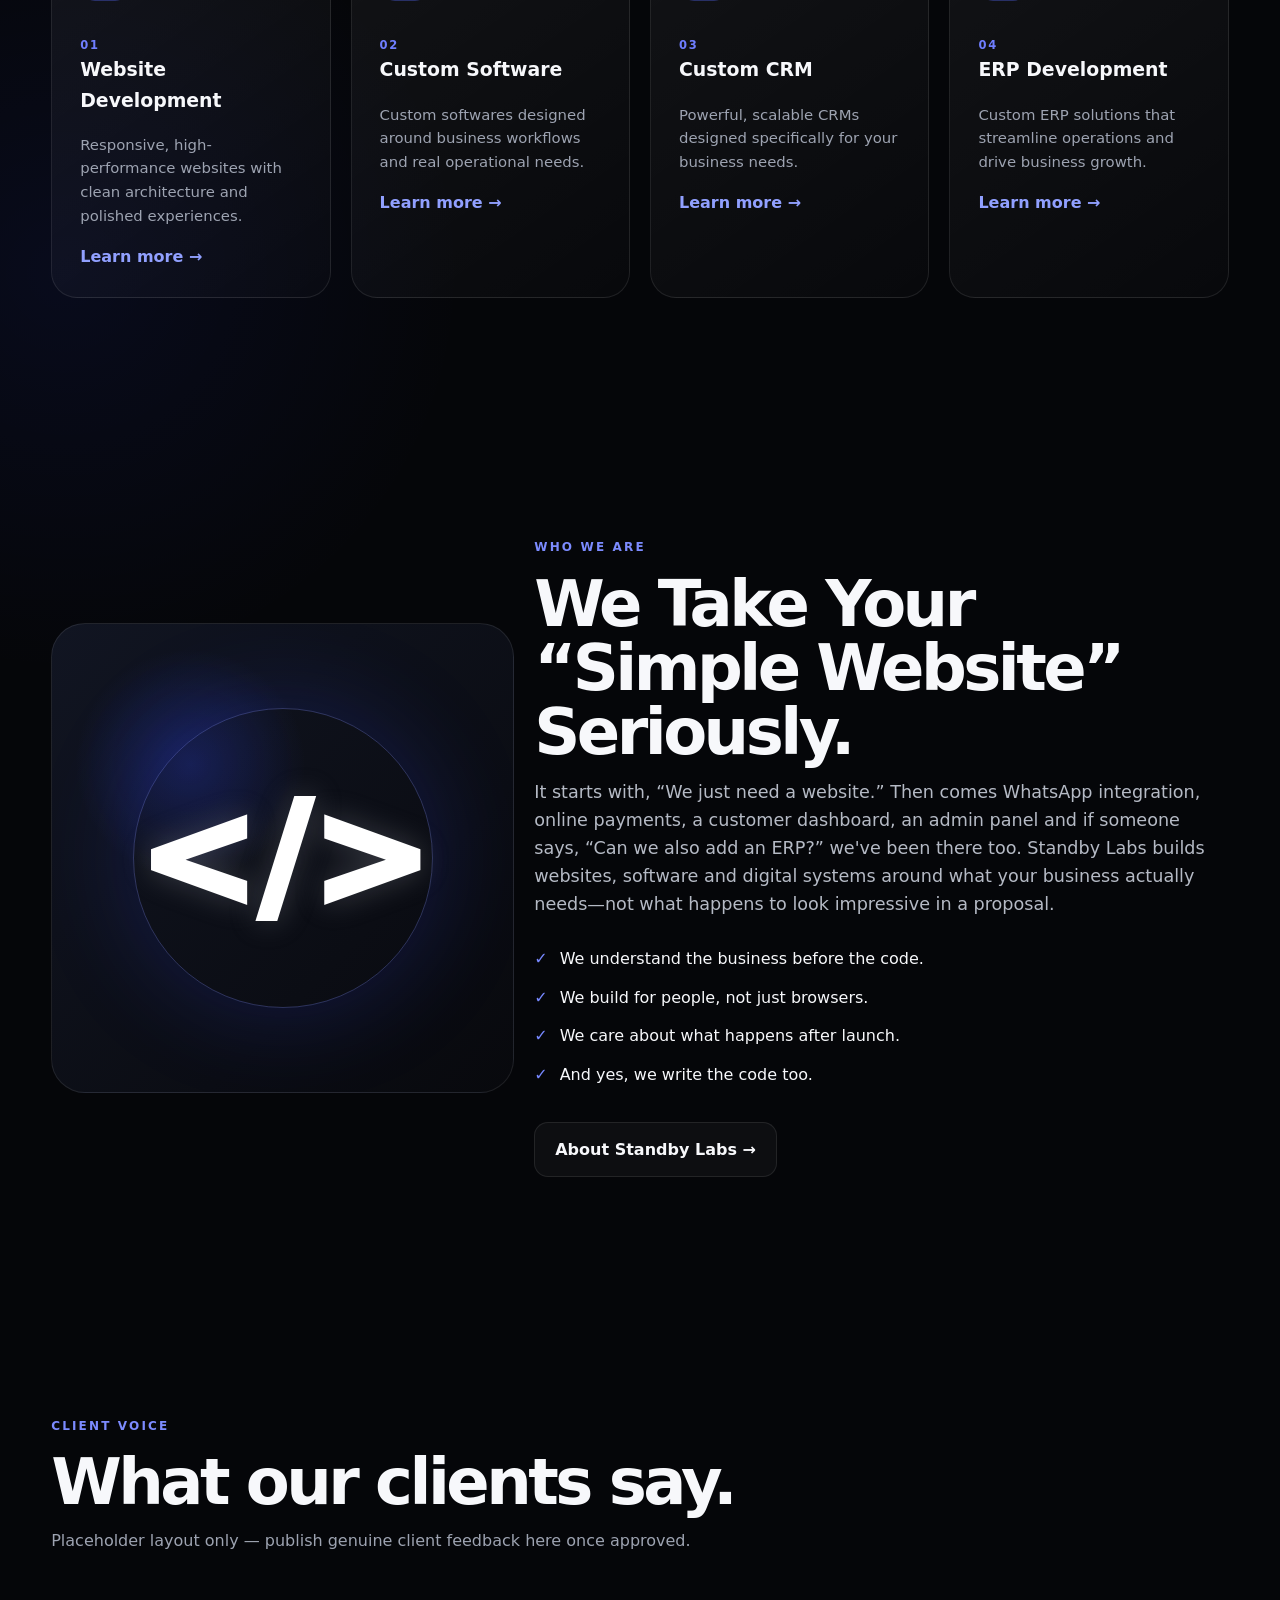
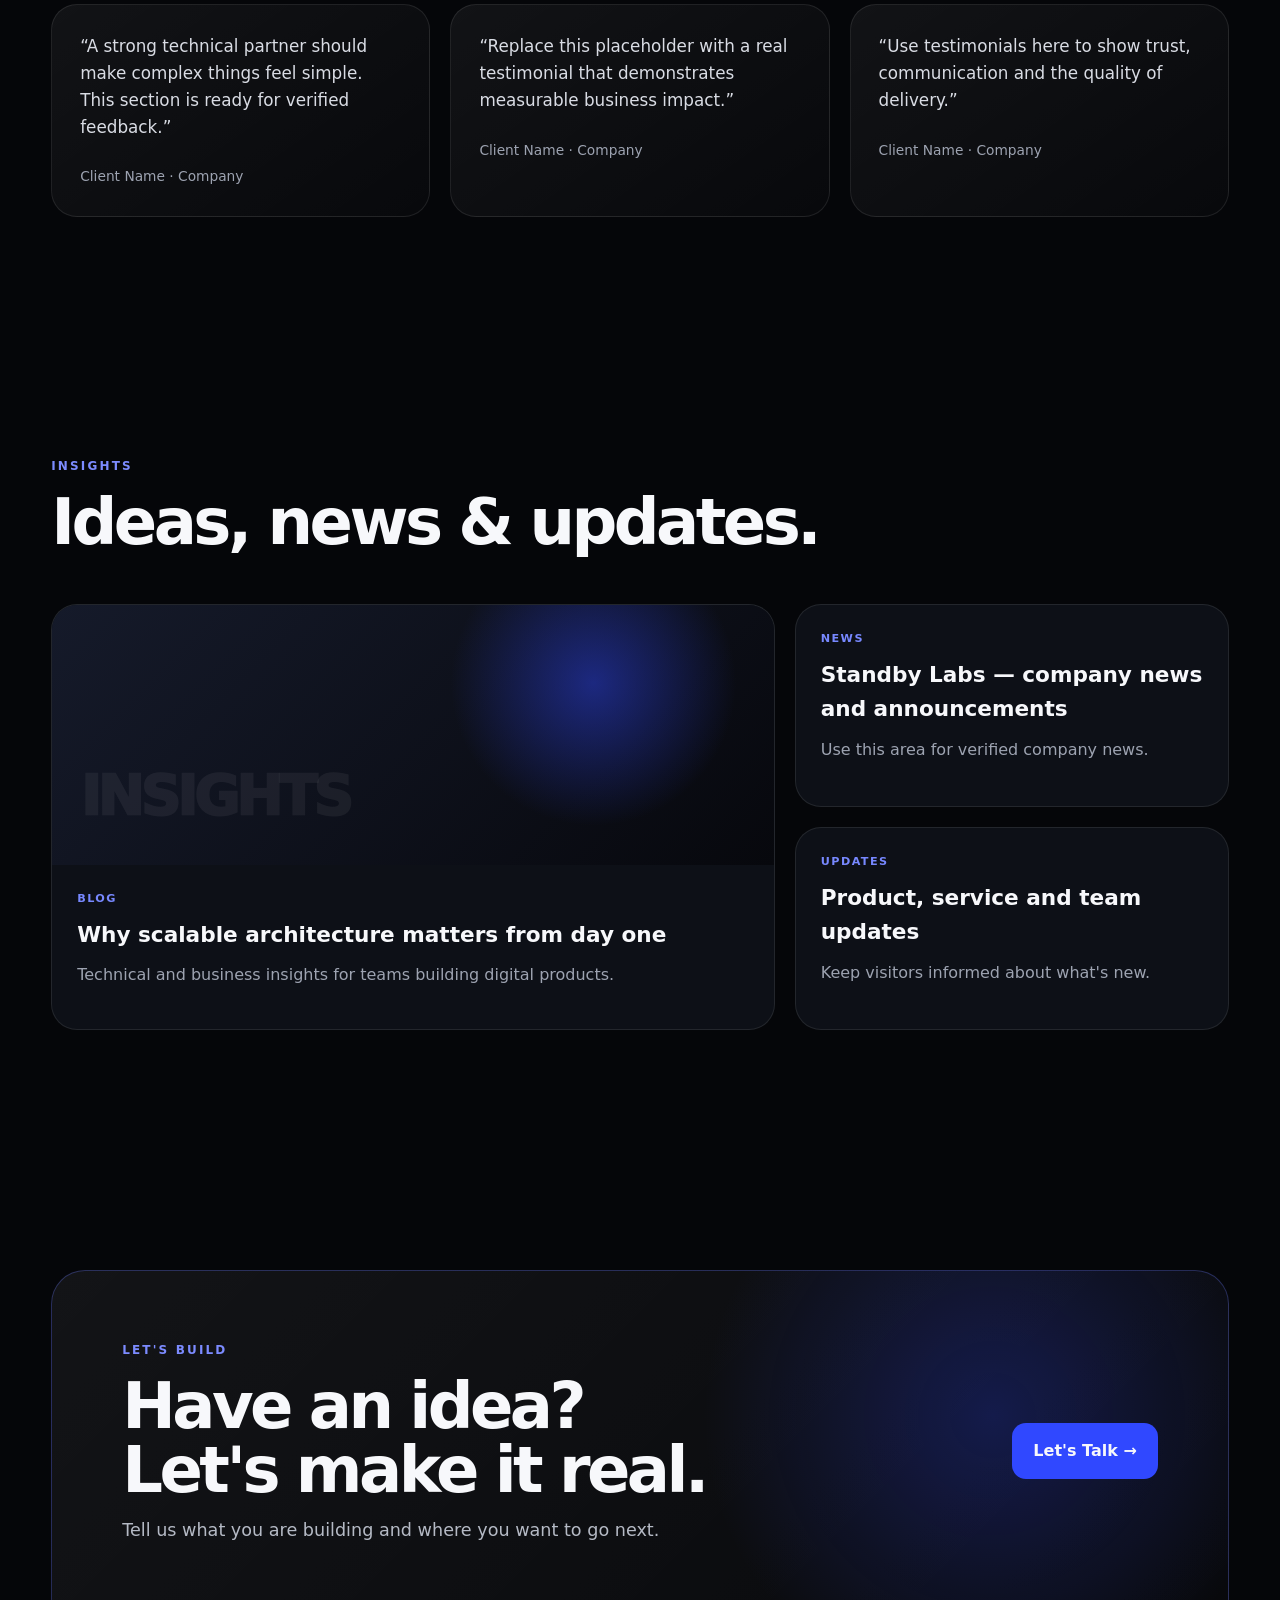
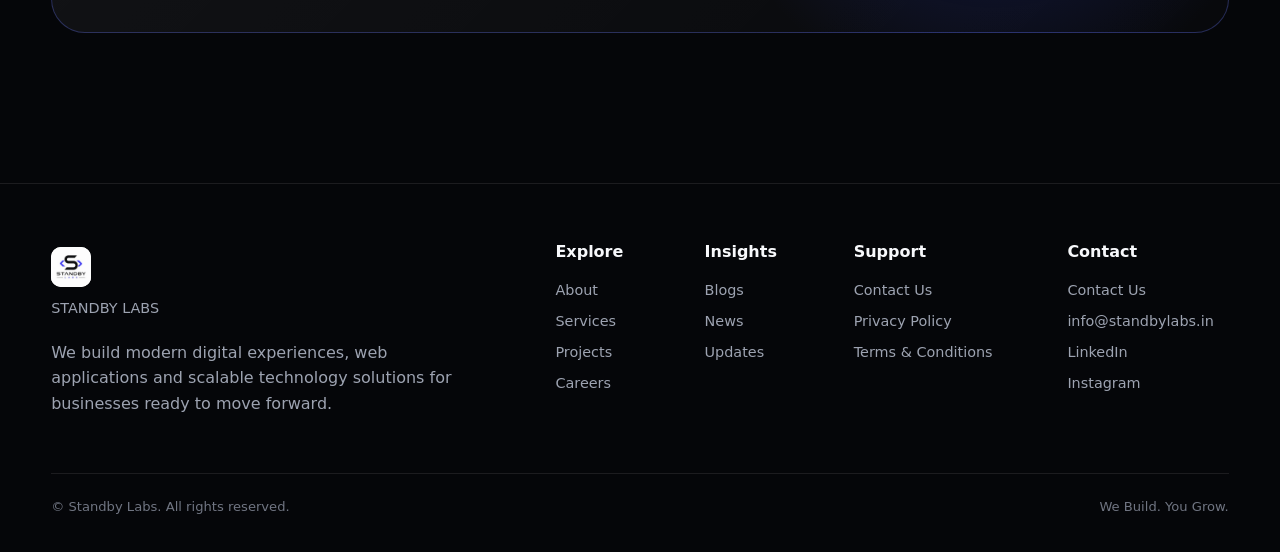
==== commit e3c2cbfd: "Home Page Updated" ====
--- a/index.html
+++ b/index.html
@@ -13,32 +13,32 @@
     <section class="hero">
         <div class="container hero-grid">
             <div class="reveal">
-                <div class="eyebrow">Web Development • Digital Solutions • Scalable Future</div>
-                <h1 class="display">We Build.<br><span class="gradient">You Grow.</span></h1>
-                <p class="lead">Standby Labs creates modern digital experiences and scalable technology solutions designed around real business goals — clean, fast and built to grow.</p>
-                <div class="actions"><a class="btn primary" href="contact.html">Let's Talk →</a><a class="btn secondary" href="services.html">Explore Services</a></div>
+                <div class="eyebrow">Websites • Custom Softwares • Digital Products</div>
+                <h1 class="display">We Build Websites.<br><span class="gradient">Not Digital Brochures.</span></h1>
+                <p class="lead">Your website can give you a dopamine hit, if it's built the right way. If it's built by Standby Labs.</p>
+                <div class="actions"><a class="btn primary" href="contact.html">Let's Build Together →</a><a class="btn secondary" href="services.html">See What We Do to Businesses</a></div>
             </div>
             <div class="hero-visual reveal delay2"><img class="logo-big" src="assets/logo.jfif" alt="Standby Labs">
-                <div class="floating f1"><b>Web Development</b><span>Modern & scalable</span></div>
-                <div class="floating f2"><b>Digital Solutions</b><span>Business focused</span></div>
-                <div class="floating f3"><b>UI / UX</b><span>Clean experiences</span></div>
-                <div class="floating f4"><b>App Development</b><span>Built to evolve</span></div>
+                <div class="floating f1"><b>Web Development</b><span>“We have an Instagram page” isn't a good strategy.</span></div>
+                <div class="floating f2"><b>Digital Solutions</b><span>For when Excel starts requiring its own management team.</span></div>
+                <div class="floating f3"><b>UI / UX</b><span>Pretty is good. Useful is better.</span></div>
+                <div class="floating f4"><b>App Development</b><span>Because sometimes a website isn't enough too.</span></div>
             </div>
         </div>
     </section>
     <section class="container reveal">
         <div class="stats grid">
-            <div class="stat"><strong>01</strong><span>Strategy-first approach</span></div>
-            <div class="stat"><strong>02</strong><span>Modern development</span></div>
-            <div class="stat"><strong>03</strong><span>Scalable architecture</span></div>
-            <div class="stat"><strong>04</strong><span>Long-term thinking</span></div>
+            <div class="stat"><strong>Get Ready</strong><span>Because jumping straight in rarely ends well.</span></div>
+            <div class="stat"><strong>Get It Done</strong><span>Clean code. Sharp design. Something worth showing off.</span></div>
+            <div class="stat"><strong>Go Bigger</strong><span>Because your business has needs. We know how to handle them.</span></div>
+            <div class="stat"><strong>Stick Around</strong><span>We don’t disappear after website live. We like a little commitment.</span></div>
         </div>
     </section>
     <section class="section">
         <div class="container">
             <div class="eyebrow reveal">What We Do</div>
             <h2 class="title reveal">Featured Products</h2>
-            <p class="lead reveal">A focused set of digital products for companies that want a stronger online presence and dependable software.</p>
+            <p class="lead reveal">Websites, software and business systems built around how your company actually works. Because forcing your business to fit someone else's software is a strange way to save money.</p>
             <div class="cards4 grid">
                 <article class="card reveal">
                     <div class="icon">&lt;/&gt;</div>
@@ -70,19 +70,20 @@
             </div>
             <div class="reveal delay1">
                 <div class="eyebrow">Who We Are</div>
-                <h2 class="title">We go deep.<br>Very deep.</h2>
-                <p class="lead">Standby Labs is a technology and digital solutions company focused on building modern web experiences and scalable software solutions.</p>
+                <h2 class="title">We Take Your<br>“Simple Website” Seriously.</h2>
+                <p class="lead">It starts with, “We just need a website.” Then comes WhatsApp integration, online payments, a customer dashboard, an admin panel and if someone says, “Can we also add an ERP?” we've been there too.
+                Standby Labs builds websites, software and digital systems around what your business actually needs—not what happens to look impressive in a proposal.</p>
                 <div class="checks">
-                    <div class="check"><b>✓</b><span>Clean and maintainable solutions</span></div>
-                    <div class="check"><b>✓</b><span>Business-focused development</span></div>
-                    <div class="check"><b>✓</b><span>Performance and scalability in mind</span></div>
-                    <div class="check"><b>✓</b><span>Long-term technical thinking</span></div>
+                    <div class="check"><b>✓</b><span>We understand the business before the code.</span></div>
+                    <div class="check"><b>✓</b><span>We build for people, not just browsers.</span></div>
+                    <div class="check"><b>✓</b><span>We care about what happens after launch.</span></div>
+                    <div class="check"><b>✓</b><span>And yes, we write the code too.</span></div>
                 </div>
                 <div class="actions"><a class="btn secondary" href="about.html">About Standby Labs →</a></div>
             </div>
         </div>
     </section>
-    <section class="section">
+    <!-- <section class="section">
         <div class="container">
             <div class="eyebrow reveal">Selected Work</div>
             <h2 class="title reveal">Built for real-world impact.</h2>
@@ -116,8 +117,8 @@
                 </a>
             </div>
         </div>
-    </section>
-    <section class="section">
+    </section> -->
+    <!-- <section class="section">
         <div class="container">
             <div class="eyebrow reveal">How We Work</div>
             <h2 class="title reveal">From idea to impact.</h2>
@@ -139,7 +140,7 @@
                 </article>
             </div>
         </div>
-    </section>
+    </section> -->
     <section class="section">
         <div class="container">
             <div class="eyebrow reveal">Client Voice</div>
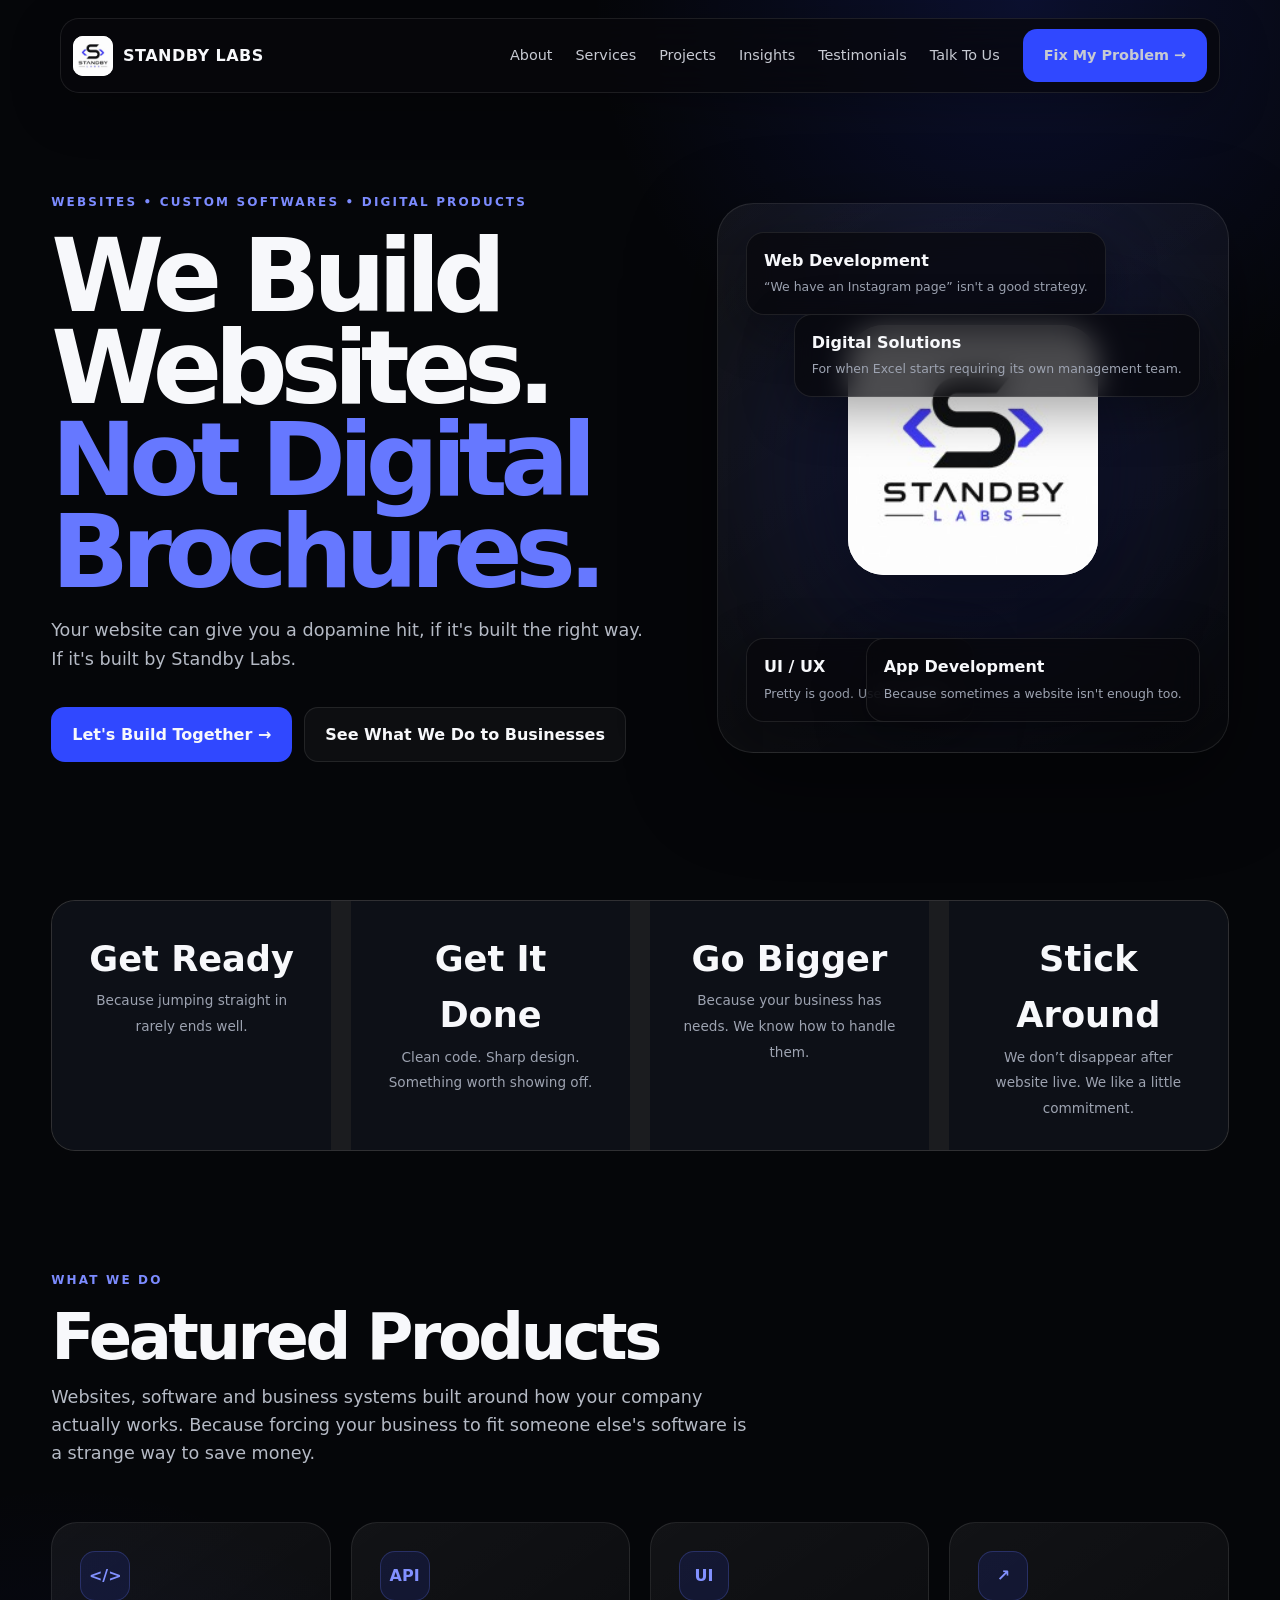
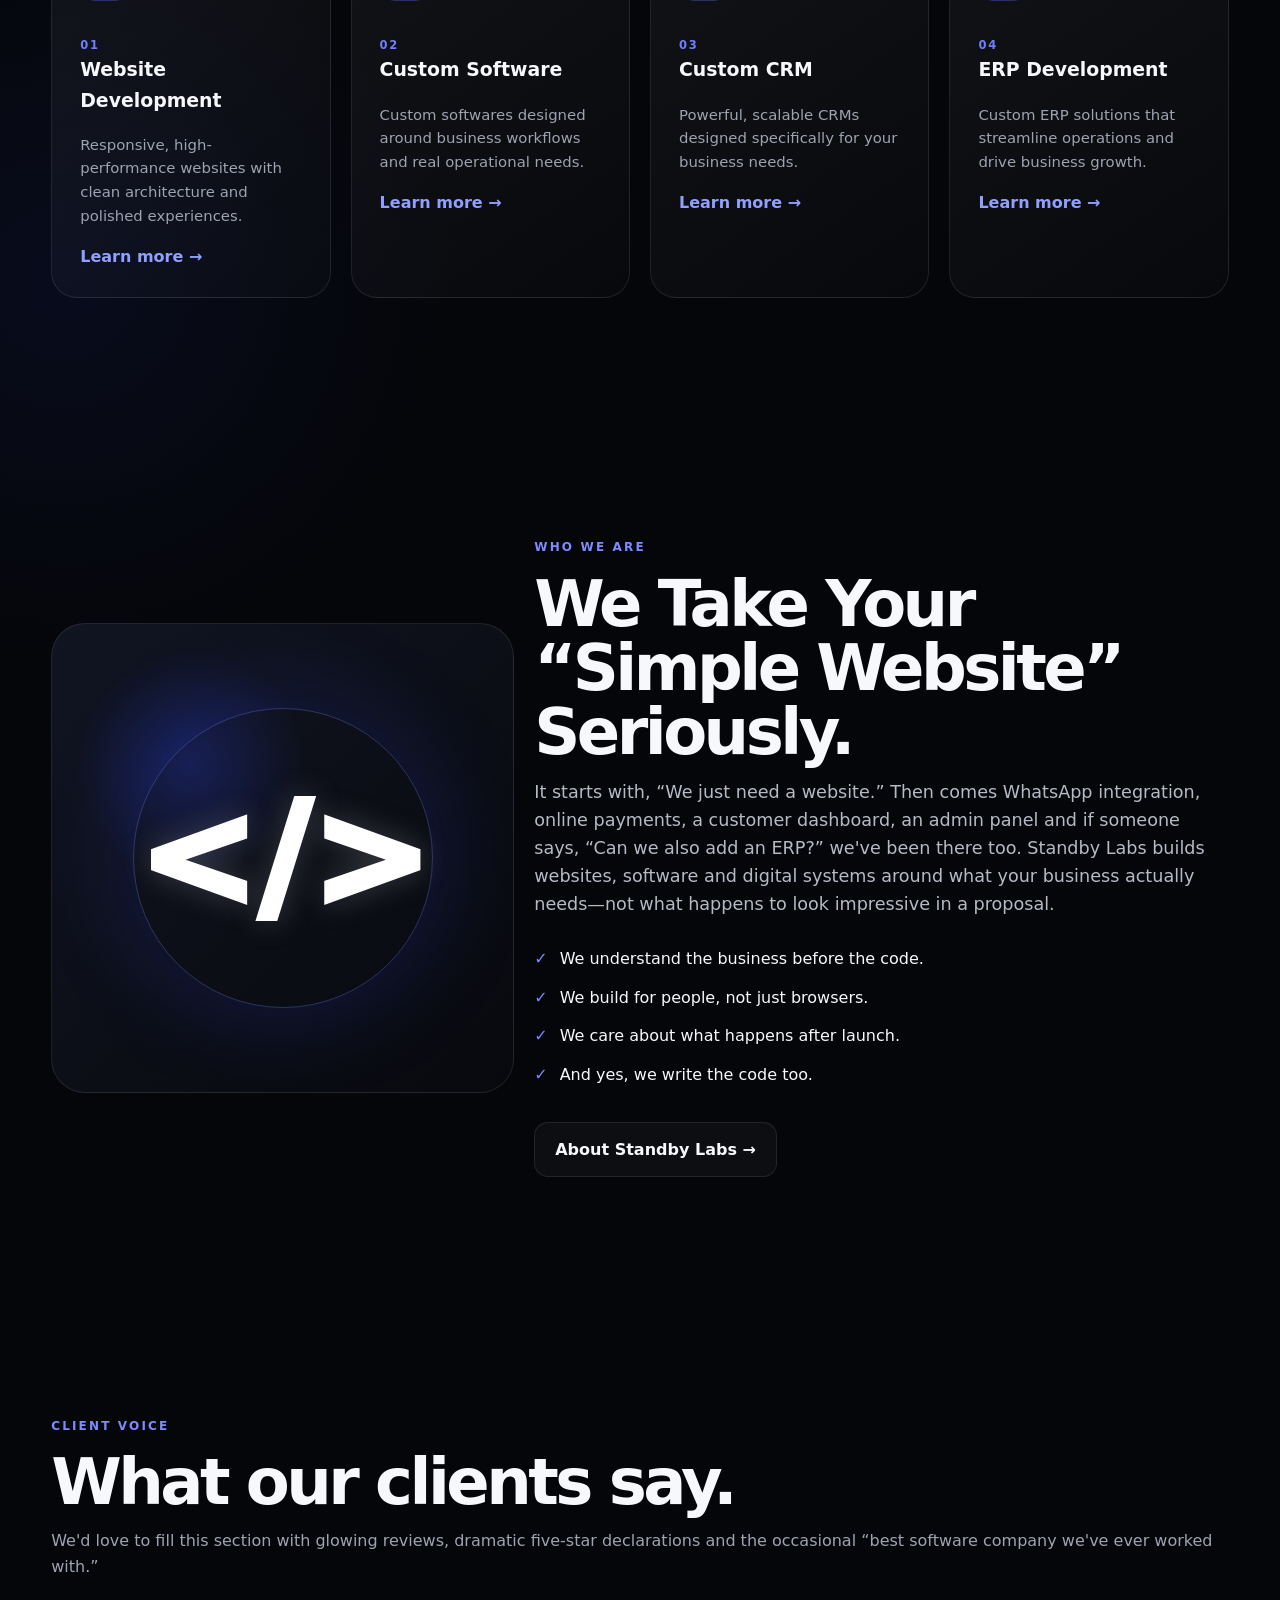
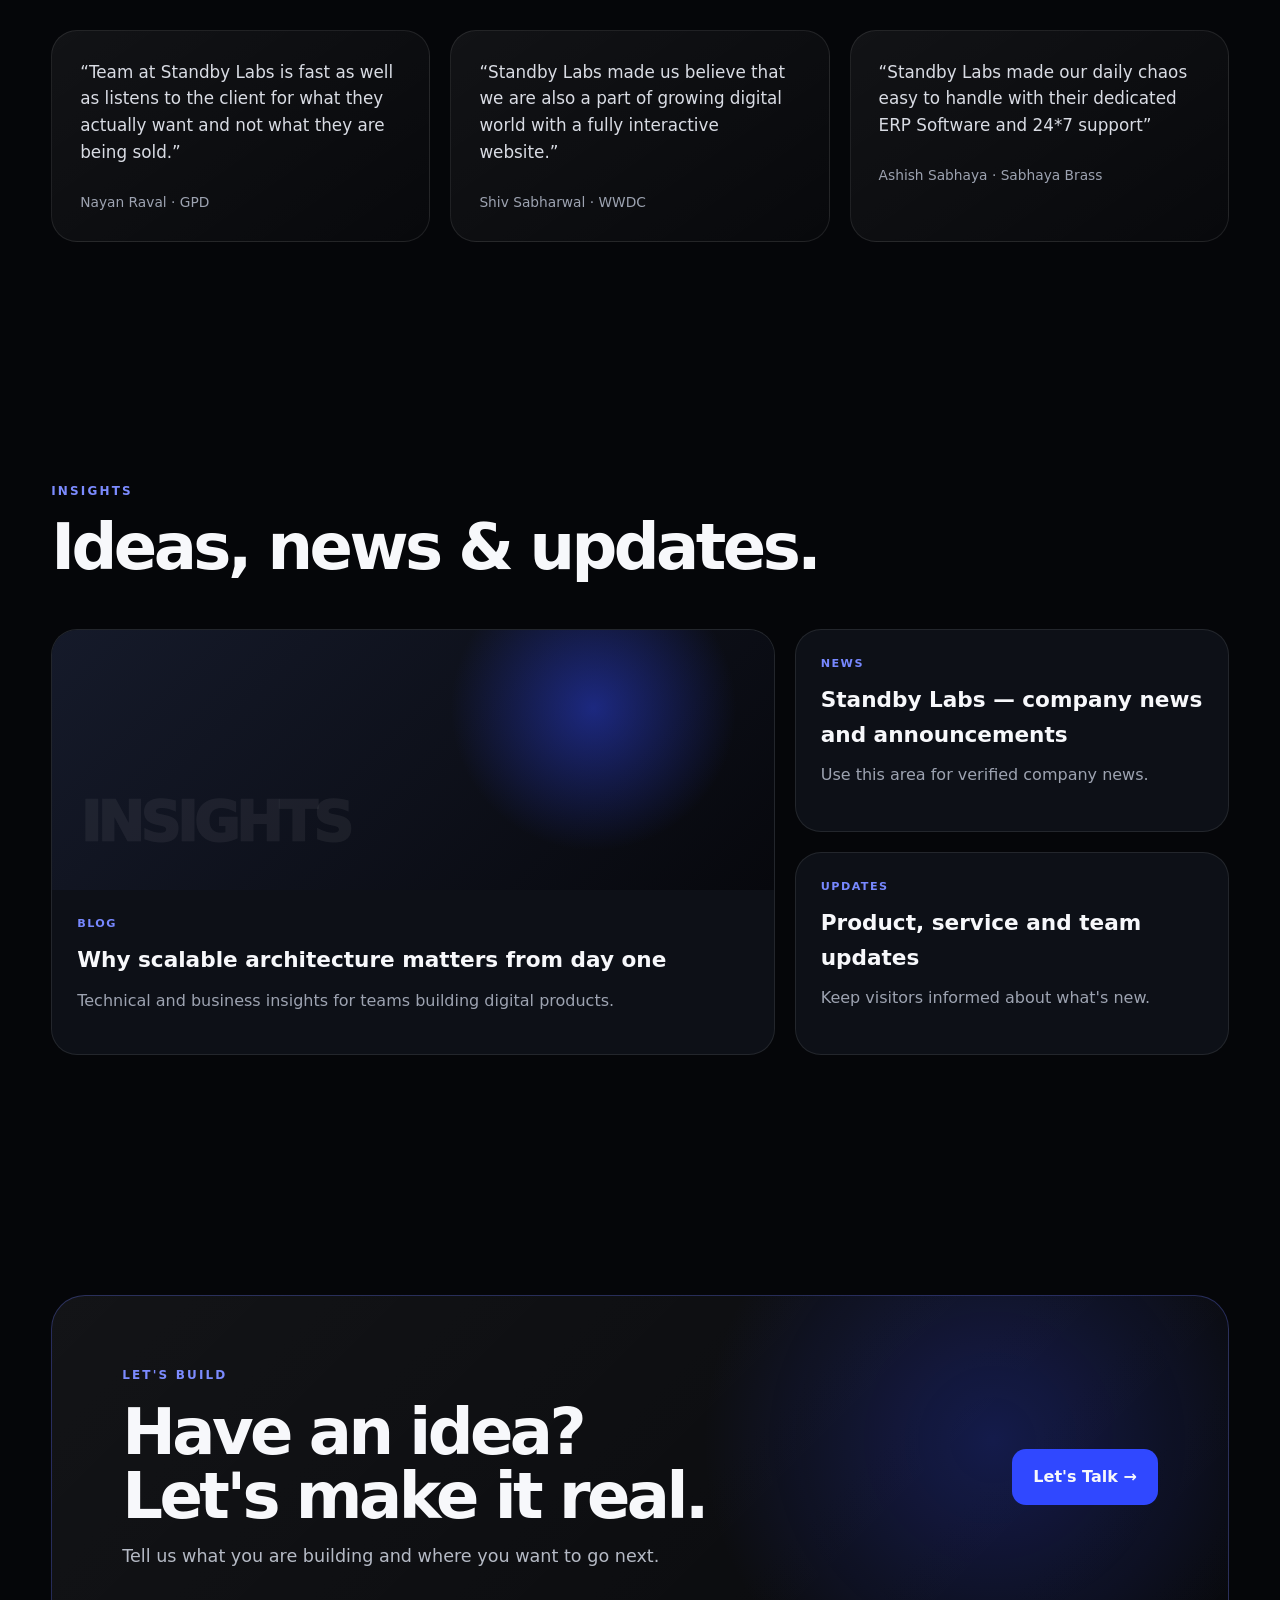
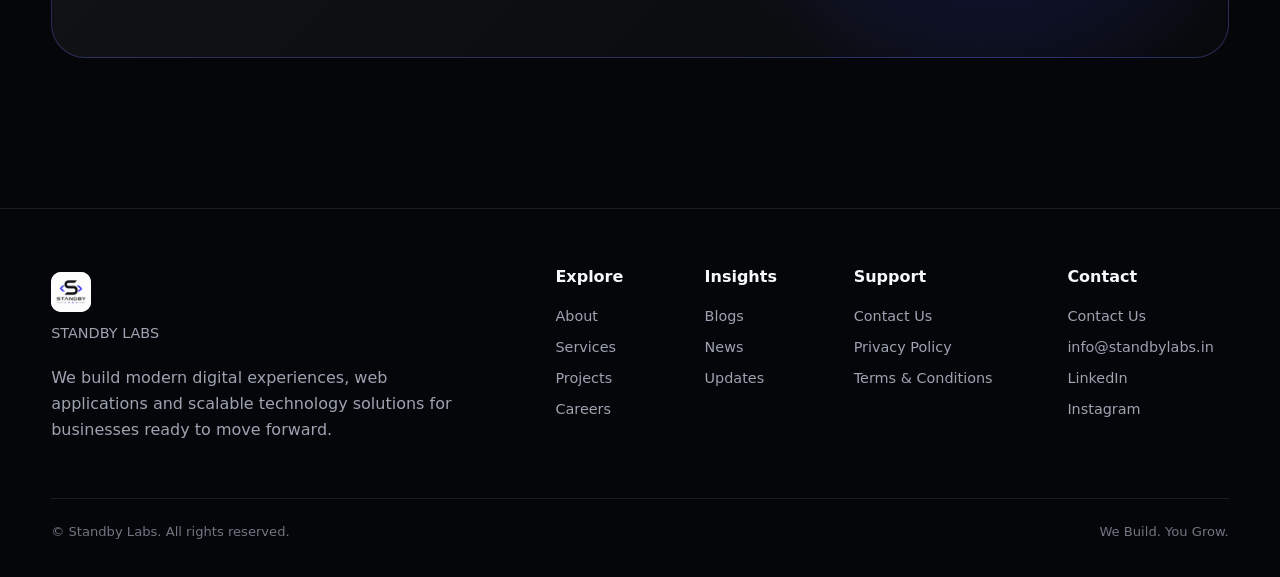
==== commit 67b053d9: "Home Page Updated" ====
--- a/index.html
+++ b/index.html
@@ -145,19 +145,19 @@
         <div class="container">
             <div class="eyebrow reveal">Client Voice</div>
             <h2 class="title reveal">What our clients say.</h2>
-            <p class="muted reveal">Placeholder layout only — publish genuine client feedback here once approved.</p>
+            <p class="muted reveal">We'd love to fill this section with glowing reviews, dramatic five-star declarations and the occasional “best software company we've ever worked with.”</p>
             <div class="testimonials grid">
                 <article class="card reveal">
-                    <div class="quote">“A strong technical partner should make complex things feel simple. This section is ready for verified feedback.”</div>
-                    <div class="person">Client Name · Company</div>
+                    <div class="quote">“Team at Standby Labs is fast as well as listens to the client for what they actually want and not what they are being sold.”</div>
+                    <div class="person">Nayan Raval · GPD</div>
                 </article>
                 <article class="card reveal delay1">
-                    <div class="quote">“Replace this placeholder with a real testimonial that demonstrates measurable business impact.”</div>
-                    <div class="person">Client Name · Company</div>
+                    <div class="quote">“Standby Labs made us believe that we are also a part of growing digital world with a fully interactive website.”</div>
+                    <div class="person">Shiv Sabharwal · WWDC</div>
                 </article>
                 <article class="card reveal delay2">
-                    <div class="quote">“Use testimonials here to show trust, communication and the quality of delivery.”</div>
-                    <div class="person">Client Name · Company</div>
+                    <div class="quote">“Standby Labs made our daily chaos easy to handle with their dedicated ERP Software and 24*7 support”</div>
+                    <div class="person">Ashish Sabhaya · Sabhaya Brass</div>
                 </article>
             </div>
         </div>
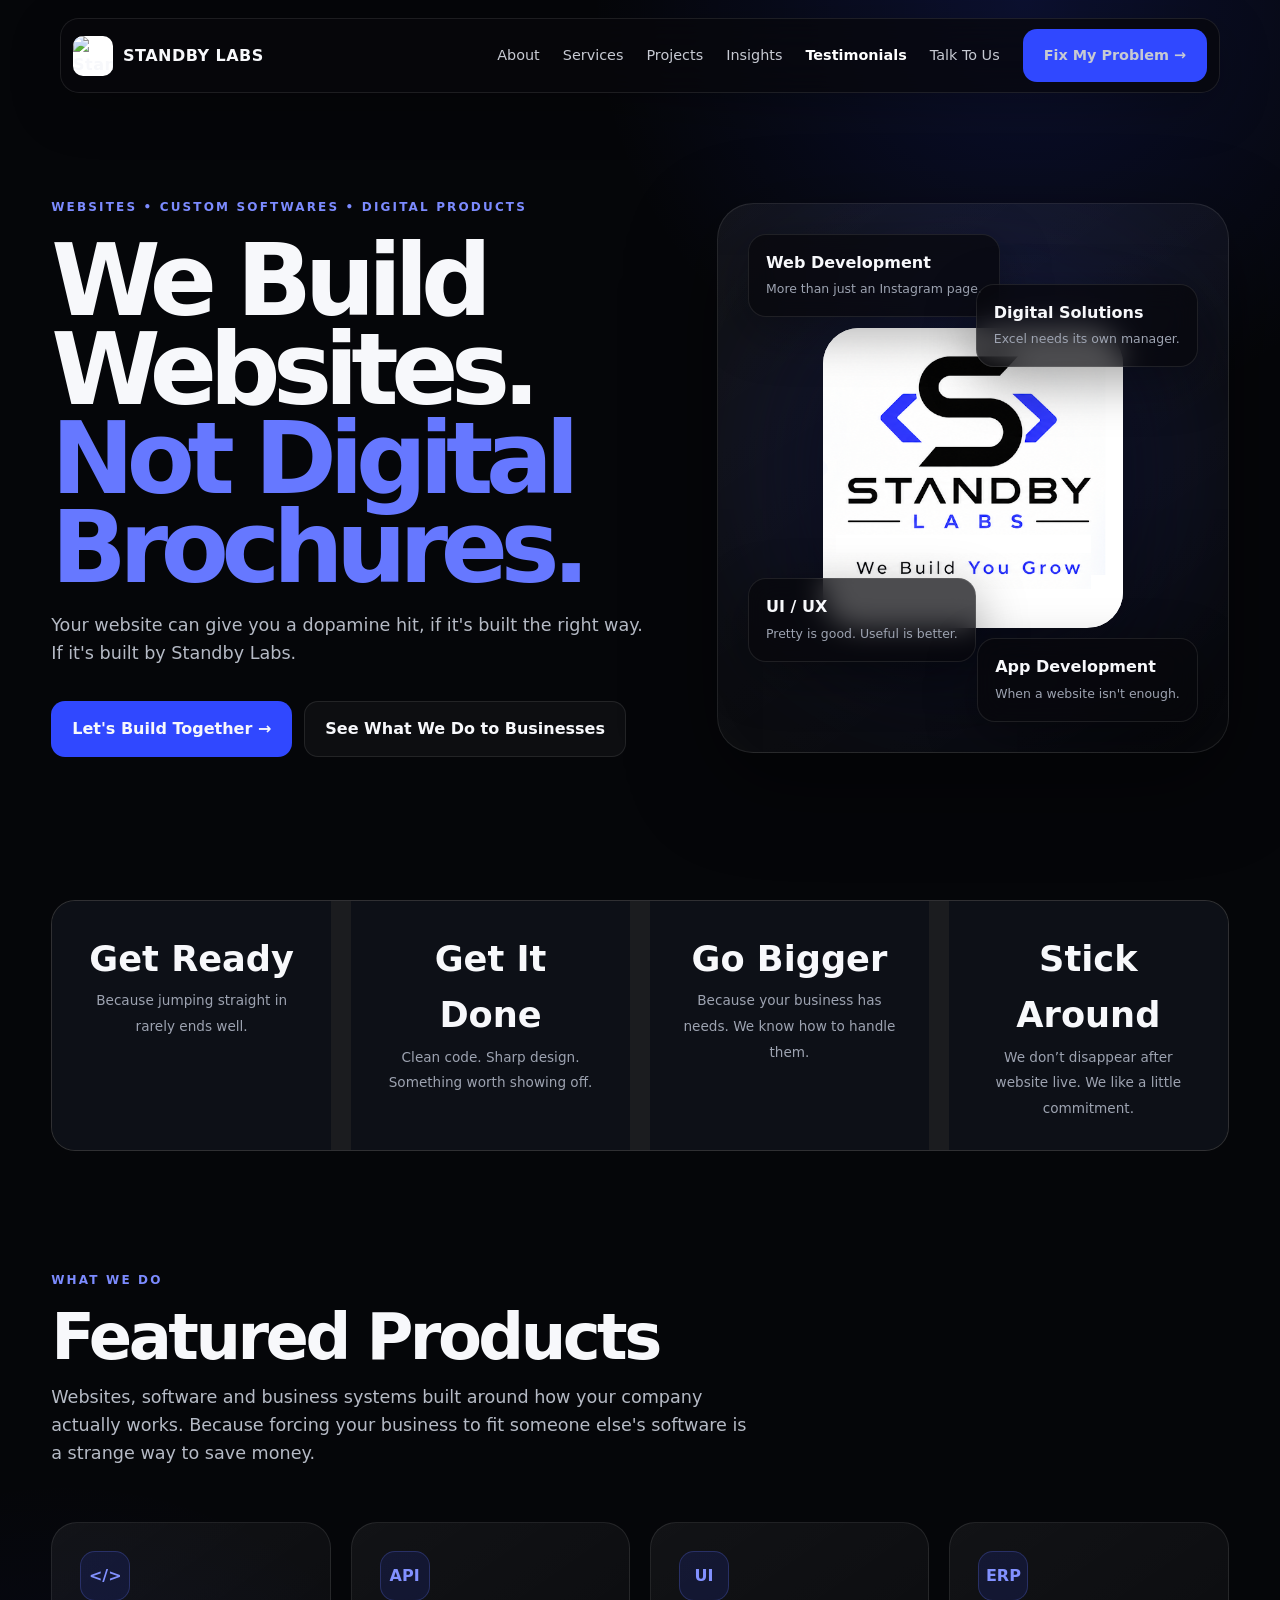
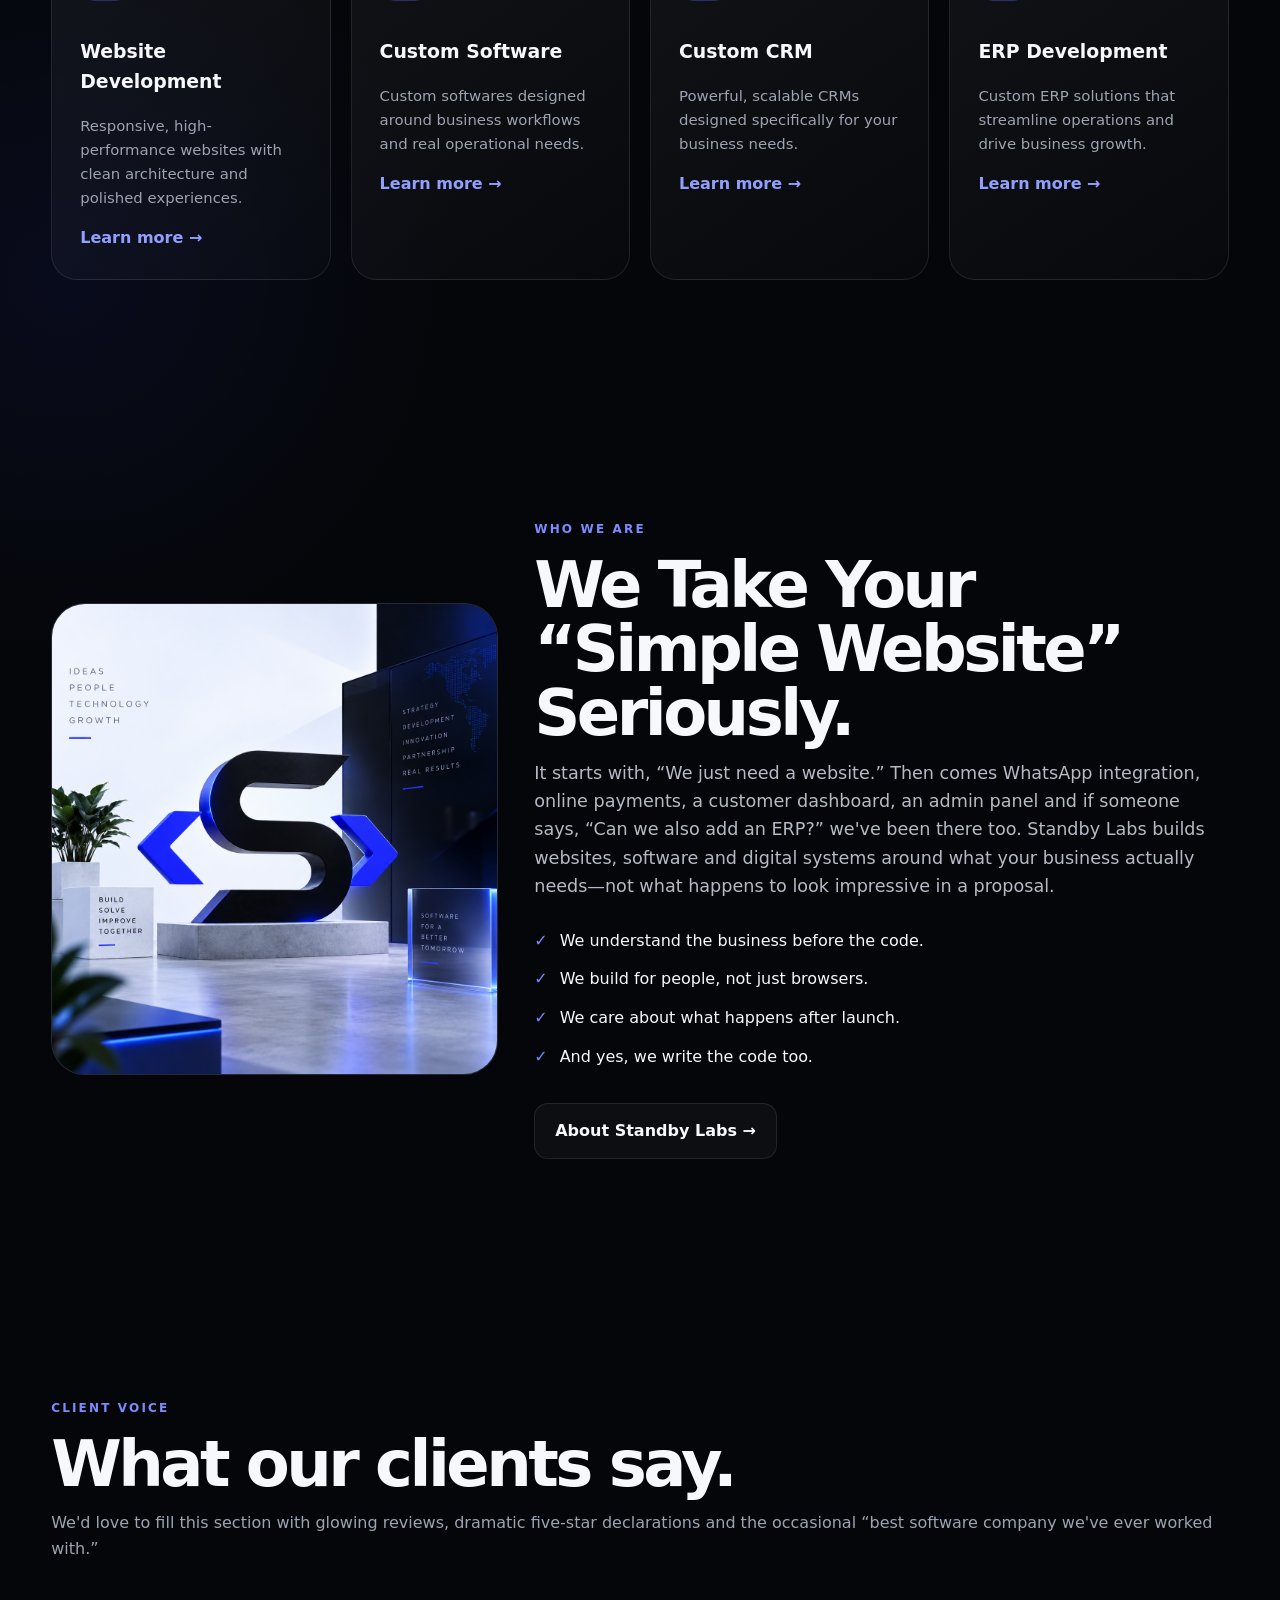
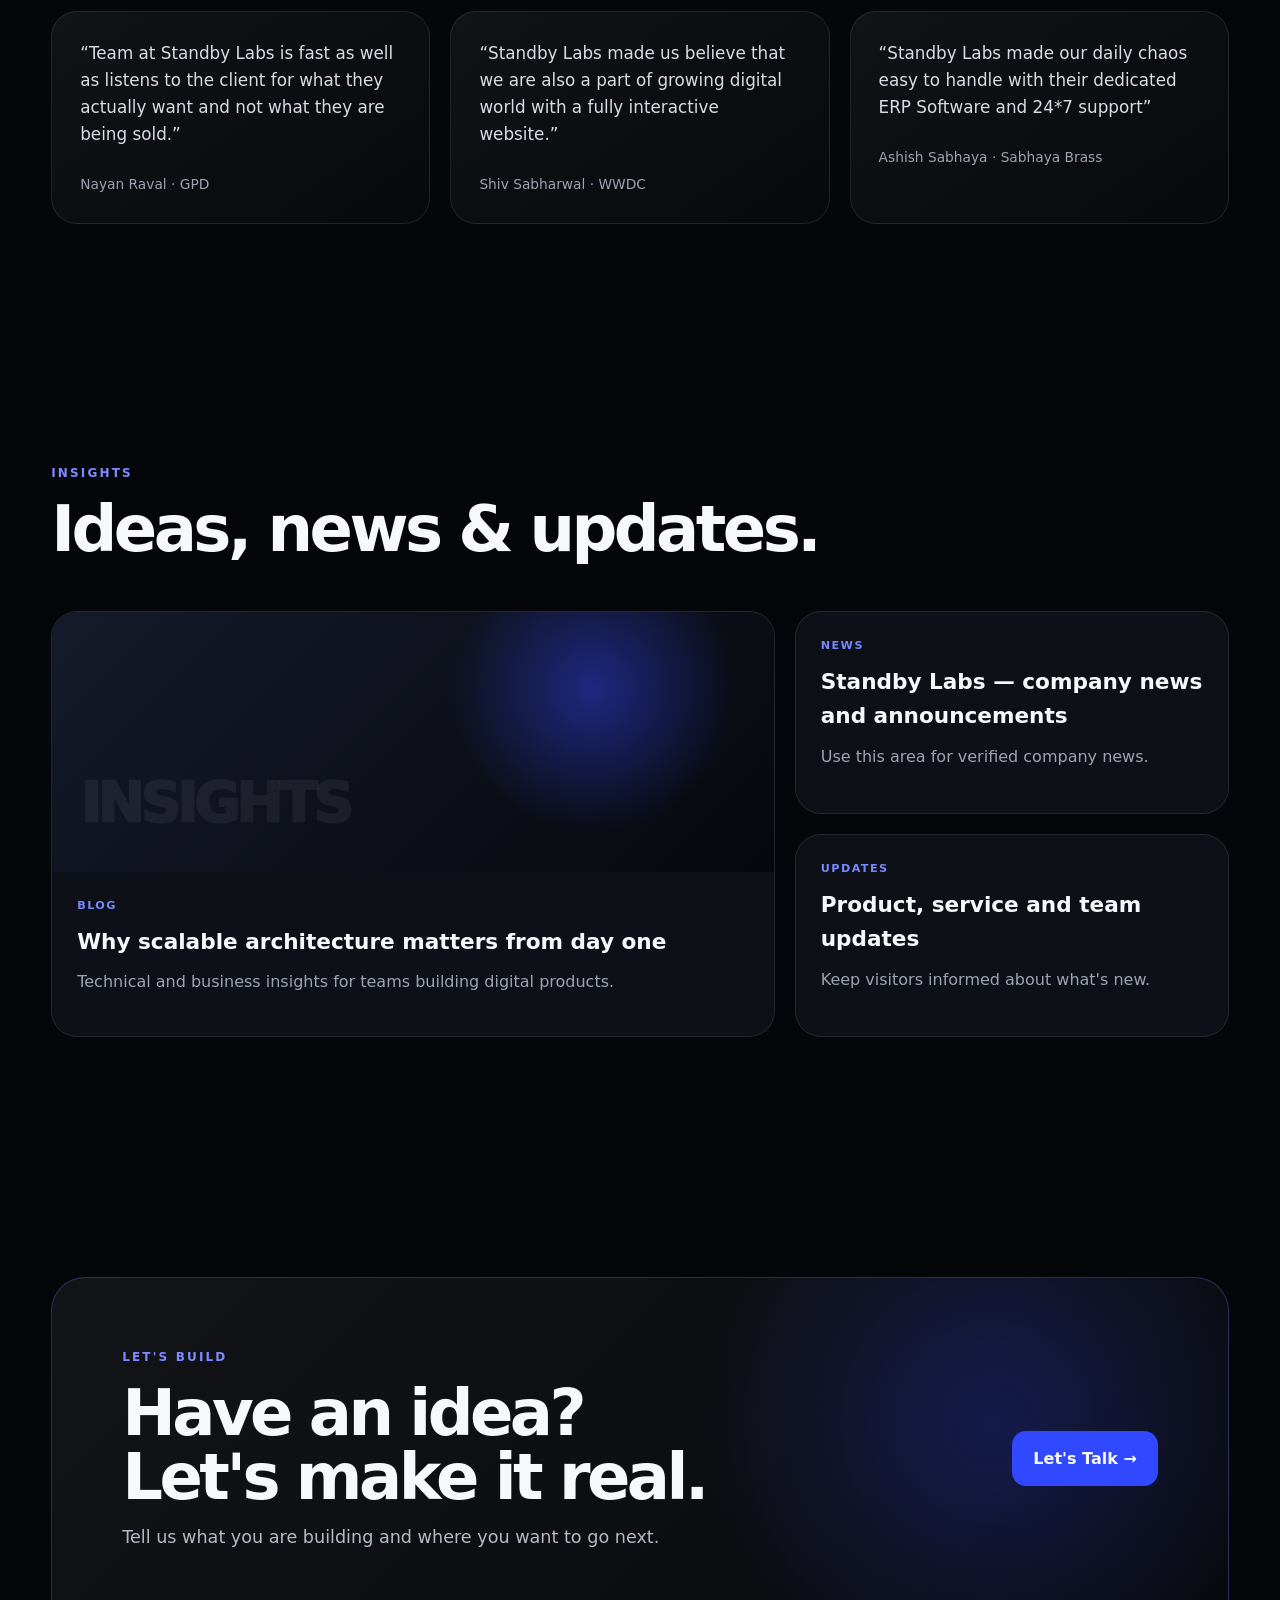
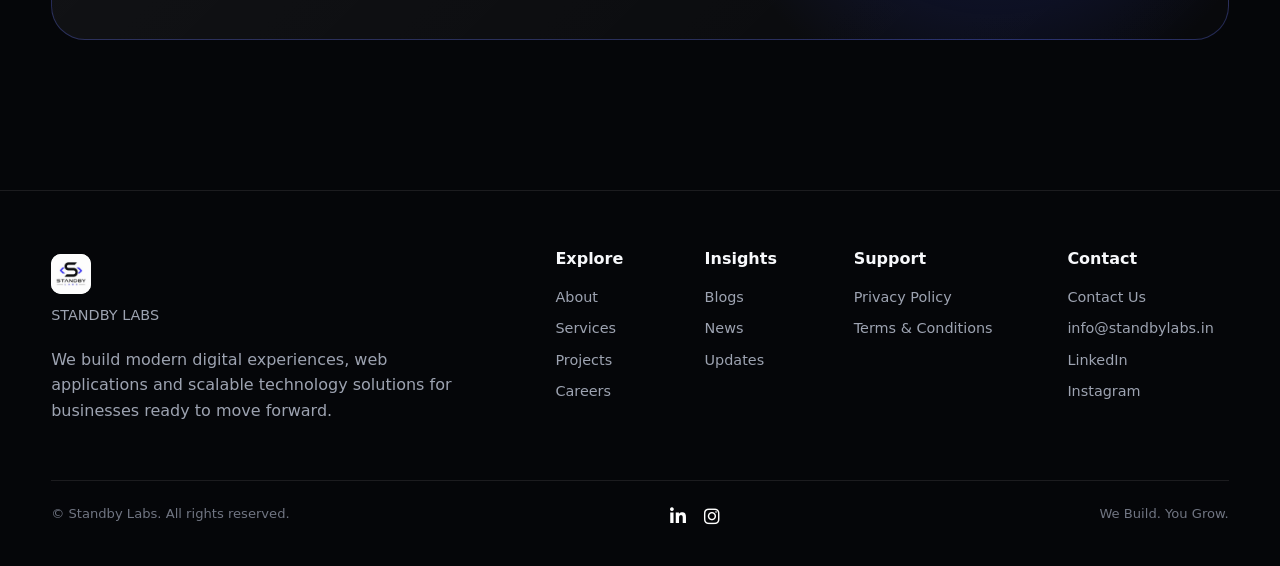
==== commit bbd629e1: "Various website changes with content and CSS and Form Submission Functionality added" ====
--- a/index.html
+++ b/index.html
@@ -14,15 +14,15 @@
         <div class="container hero-grid">
             <div class="reveal">
                 <div class="eyebrow">Websites • Custom Softwares • Digital Products</div>
-                <h1 class="display">We Build Websites.<br><span class="gradient">Not Digital Brochures.</span></h1>
+                <h1 class="display">We Build<br>Websites.<br><span class="gradient">Not Digital<br>Brochures.</span></h1>
                 <p class="lead">Your website can give you a dopamine hit, if it's built the right way. If it's built by Standby Labs.</p>
                 <div class="actions"><a class="btn primary" href="contact.html">Let's Build Together →</a><a class="btn secondary" href="services.html">See What We Do to Businesses</a></div>
             </div>
-            <div class="hero-visual reveal delay2"><img class="logo-big" src="assets/logo.jfif" alt="Standby Labs">
-                <div class="floating f1"><b>Web Development</b><span>“We have an Instagram page” isn't a good strategy.</span></div>
-                <div class="floating f2"><b>Digital Solutions</b><span>For when Excel starts requiring its own management team.</span></div>
+            <div class="hero-visual reveal delay2"><img class="logo-big" src="assets/images/Img-1.png" alt="Standby Labs">
+                <div class="floating f1"><b>Web Development</b><span>More than just an Instagram page.</span></div>
+                <div class="floating f2"><b>Digital Solutions</b><span>Excel needs its own manager.</span></div>
                 <div class="floating f3"><b>UI / UX</b><span>Pretty is good. Useful is better.</span></div>
-                <div class="floating f4"><b>App Development</b><span>Because sometimes a website isn't enough too.</span></div>
+                <div class="floating f4"><b>App Development</b><span>When a website isn't enough.</span></div>
             </div>
         </div>
     </section>
@@ -42,37 +42,38 @@
             <div class="cards4 grid">
                 <article class="card reveal">
                     <div class="icon">&lt;/&gt;</div>
-                    <div class="service-number">01</div>
+                    <!-- <div class="service-number">01</div> -->
                     <h3>Website Development</h3>
                     <p>Responsive, high-performance websites with clean architecture and polished experiences.</p><a class="link" href="services.html">Learn more →</a></article>
                 <article class="card reveal delay1">
                     <div class="icon">API</div>
-                    <div class="service-number">02</div>
+                    <!-- <div class="service-number">02</div> -->
                     <h3>Custom Software</h3>
                     <p>Custom softwares designed around business workflows and real operational needs.</p><a class="link" href="services.html">Learn more →</a></article>
                 <article class="card reveal delay2">
                     <div class="icon">UI</div>
-                    <div class="service-number">03</div>
+                    <!-- <div class="service-number">03</div> -->
                     <h3>Custom CRM</h3>
                     <p>Powerful, scalable CRMs designed specifically for your business needs.</p><a class="link" href="services.html">Learn more →</a></article>
                 <article class="card reveal delay3">
-                    <div class="icon">↗</div>
-                    <div class="service-number">04</div>
+                    <div class="icon">ERP</div>
+                    <!-- <div class="service-number">04</div> -->
                     <h3>ERP Development</h3>
                     <p>Custom ERP solutions that streamline operations and drive business growth.</p><a class="link" href="services.html">Learn more →</a></article>
             </div>
+
         </div>
     </section>
     <section class="section">
         <div class="container split grid">
             <div class="visual-panel reveal">
-                <div class="orb"></div>
+                <img src="assets/images/Image-1.png" alt="Standby Labs software development solutions">
             </div>
             <div class="reveal delay1">
                 <div class="eyebrow">Who We Are</div>
                 <h2 class="title">We Take Your<br>“Simple Website” Seriously.</h2>
-                <p class="lead">It starts with, “We just need a website.” Then comes WhatsApp integration, online payments, a customer dashboard, an admin panel and if someone says, “Can we also add an ERP?” we've been there too.
-                Standby Labs builds websites, software and digital systems around what your business actually needs—not what happens to look impressive in a proposal.</p>
+                <p class="lead">It starts with, “We just need a website.” Then comes WhatsApp integration, online payments, a customer dashboard, an admin panel and if someone says, “Can we also add an ERP?” we've been there too. Standby Labs builds websites, software
+                    and digital systems around what your business actually needs—not what happens to look impressive in a proposal.</p>
                 <div class="checks">
                     <div class="check"><b>✓</b><span>We understand the business before the code.</span></div>
                     <div class="check"><b>✓</b><span>We build for people, not just browsers.</span></div>
@@ -141,7 +142,7 @@
             </div>
         </div>
     </section> -->
-    <section class="section">
+    <section class="section" id="testimonial">
         <div class="container">
             <div class="eyebrow reveal">Client Voice</div>
             <h2 class="title reveal">What our clients say.</h2>
--- a/assets/styles.css
+++ b/assets/styles.css
@@ -75,7 +75,7 @@
 }
 
 .display {
-    font-size: clamp(3.5rem, 8vw, 8.2rem);
+    font-size: clamp(3.5rem, 8vw, 6.2rem);
     line-height: .9;
     letter-spacing: -.075em;
     margin: 18px 0
@@ -227,7 +227,8 @@
 
 .navlinks a:hover,
 .navlinks a.active {
-    color: #fff
+    color: #fff;
+    font-weight: bold;
 }
 
 .menu {
@@ -304,13 +305,13 @@
 
 .logo-big {
     position: absolute;
-    width: 250px;
-    height: 250px;
+    width: 300px;
+    height: 300px;
     object-fit: contain;
     background: #fff;
     border-radius: 36px;
     left: 50%;
-    top: 45%;
+    top: 50%;
     transform: translate(-50%, -50%);
     box-shadow: 0 35px 100px rgba(0, 0, 0, .5)
 }
@@ -326,22 +327,22 @@
 }
 
 .f1 {
-    top: 28px;
-    left: 28px
+    top: 30px;
+    left: 30px
 }
 
 .f2 {
-    right: 28px;
-    top: 110px
+    right: 30px;
+    top: 80px
 }
 
 .f3 {
-    left: 28px;
-    bottom: 30px
+    left: 30px;
+    bottom: 90px
 }
 
 .f4 {
-    right: 28px;
+    right: 30px;
     bottom: 30px
 }
 
@@ -435,34 +436,17 @@
     min-height: 470px;
     border: 1px solid var(--line);
     border-radius: 34px;
-    position: relative;
     overflow: hidden;
-    background: radial-gradient(circle at 30% 30%, rgba(48, 72, 255, .25), transparent 25%), linear-gradient(135deg, #111522, #08090d)
-}
-
-.visual-panel .orb {
-    position: absolute;
-    border-radius: 50%;
-    border: 1px solid rgba(126, 141, 255, .3);
-    width: 300px;
-    height: 300px;
-    left: 50%;
-    top: 50%;
-    transform: translate(-50%, -50%);
-    box-shadow: 0 0 100px rgba(48, 72, 255, .22)
-}
-
-.visual-panel .orb:after {
-    content: "</>";
-    position: absolute;
-    inset: 0;
-    display: grid;
-    place-items: center;
-    font-size: 9rem;
-    font-weight: 950;
-    font-style: bold;
-    color: #ffffff;
-    text-shadow: 0 0 30px rgba(192, 194, 202, 0.25)
+    margin-right: 1rem;
+    background: #111522;
+}
+
+.visual-panel img {
+    width: 100%;
+    height: 100%;
+    min-height: 470px;
+    display: block;
+    object-fit: cover;
 }
 
 .checks {
@@ -860,6 +844,24 @@
     border-color: transparent
 }
 
+.social-links {
+    display: flex;
+    align-items: center;
+    justify-content: center;
+    gap: 18px;
+}
+
+.social-links a {
+    color: #fff;
+    font-size: 18px;
+    text-decoration: none;
+    transition: opacity 0.2s ease;
+}
+
+.social-links a:hover {
+    opacity: 0.7;
+}
+
 @media(max-width:1000px) {
     .hero-grid,
     .split {
@@ -878,11 +880,39 @@
     .footer-grid {
         grid-template-columns: 1fr 1fr
     }
+    .nav {
+        position: relative;
+    }
     .navlinks {
-        display: none
+        display: none;
+        position: absolute;
+        top: calc(100% + 10px);
+        right: 0;
+        width: 220px;
+        padding: 15px;
+        flex-direction: column;
+        align-items: stretch;
+        gap: 5px;
+        background: var(--bg);
+        border: 1px solid var(--line);
+        border-radius: 12px;
+        box-shadow: 0 10px 30px rgba(0, 0, 0, 0.25);
+        z-index: 1000;
+    }
+    .navlinks.open {
+        display: flex;
+    }
+    .navlinks a {
+        width: 100%;
+        padding: 10px 12px;
+    }
+    .navlinks .btn {
+        text-align: center;
+        margin-top: 5px;
     }
     .menu {
-        display: block
+        display: block;
+        cursor: pointer;
     }
 }
 
@@ -897,8 +927,8 @@
         min-height: 420px
     }
     .logo-big {
-        width: 190px;
-        height: 190px
+        width: 200px;
+        height: 200px
     }
     .cards4,
     .project-grid,
@@ -916,17 +946,24 @@
         flex-direction: column;
         align-items: flex-start
     }
-    .f2,
+    .f2 {
+        right: 15px;
+    }
     .f4 {
-        right: 15px
-    }
-    .f1,
+        right: 15px;
+        bottom: 15px;
+    }
+    .f1 {
+        top: 15px;
+        left: 15px;
+    }
     .f3 {
-        left: 15px
+        left: 15px;
+        bottom: 80px;
     }
     .floating {
         padding: 11px 12px;
-        font-size: .82rem
+        font-size: .65rem
     }
     .page-hero {
         padding-top: 145px
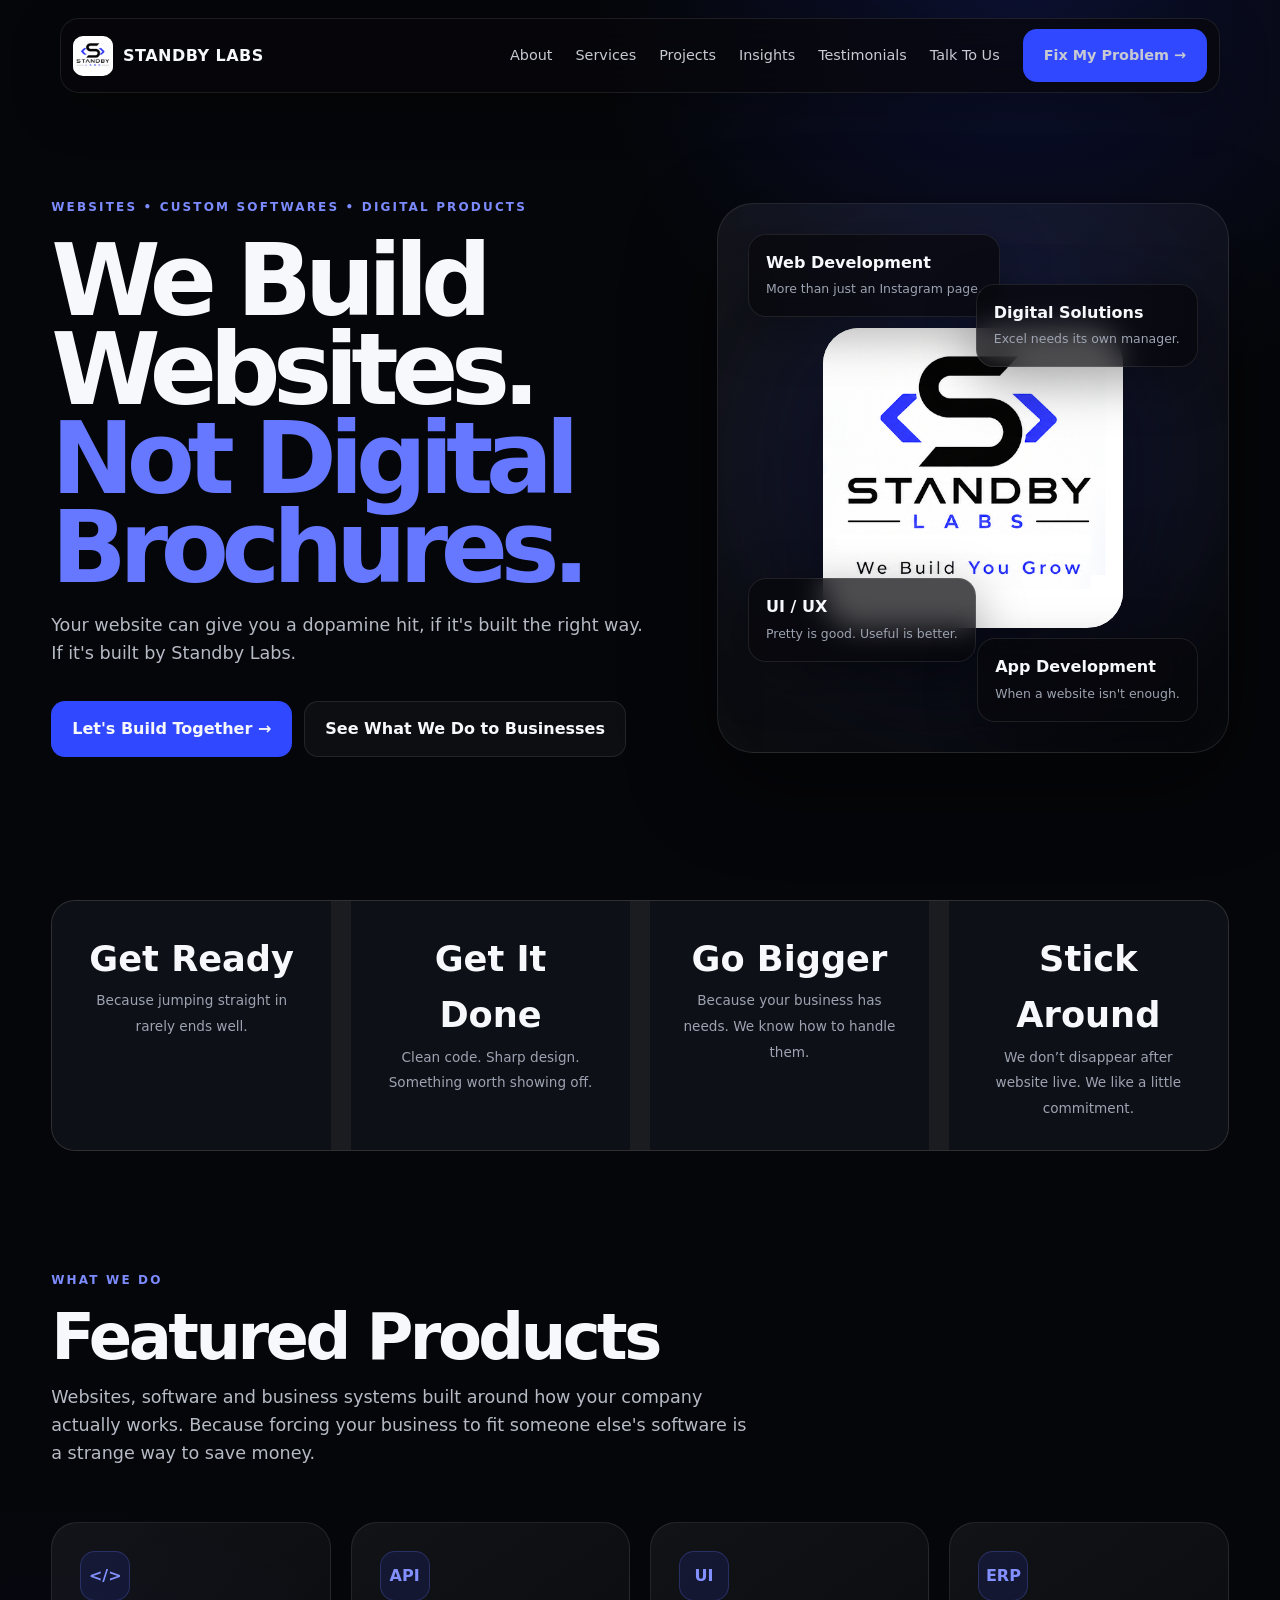
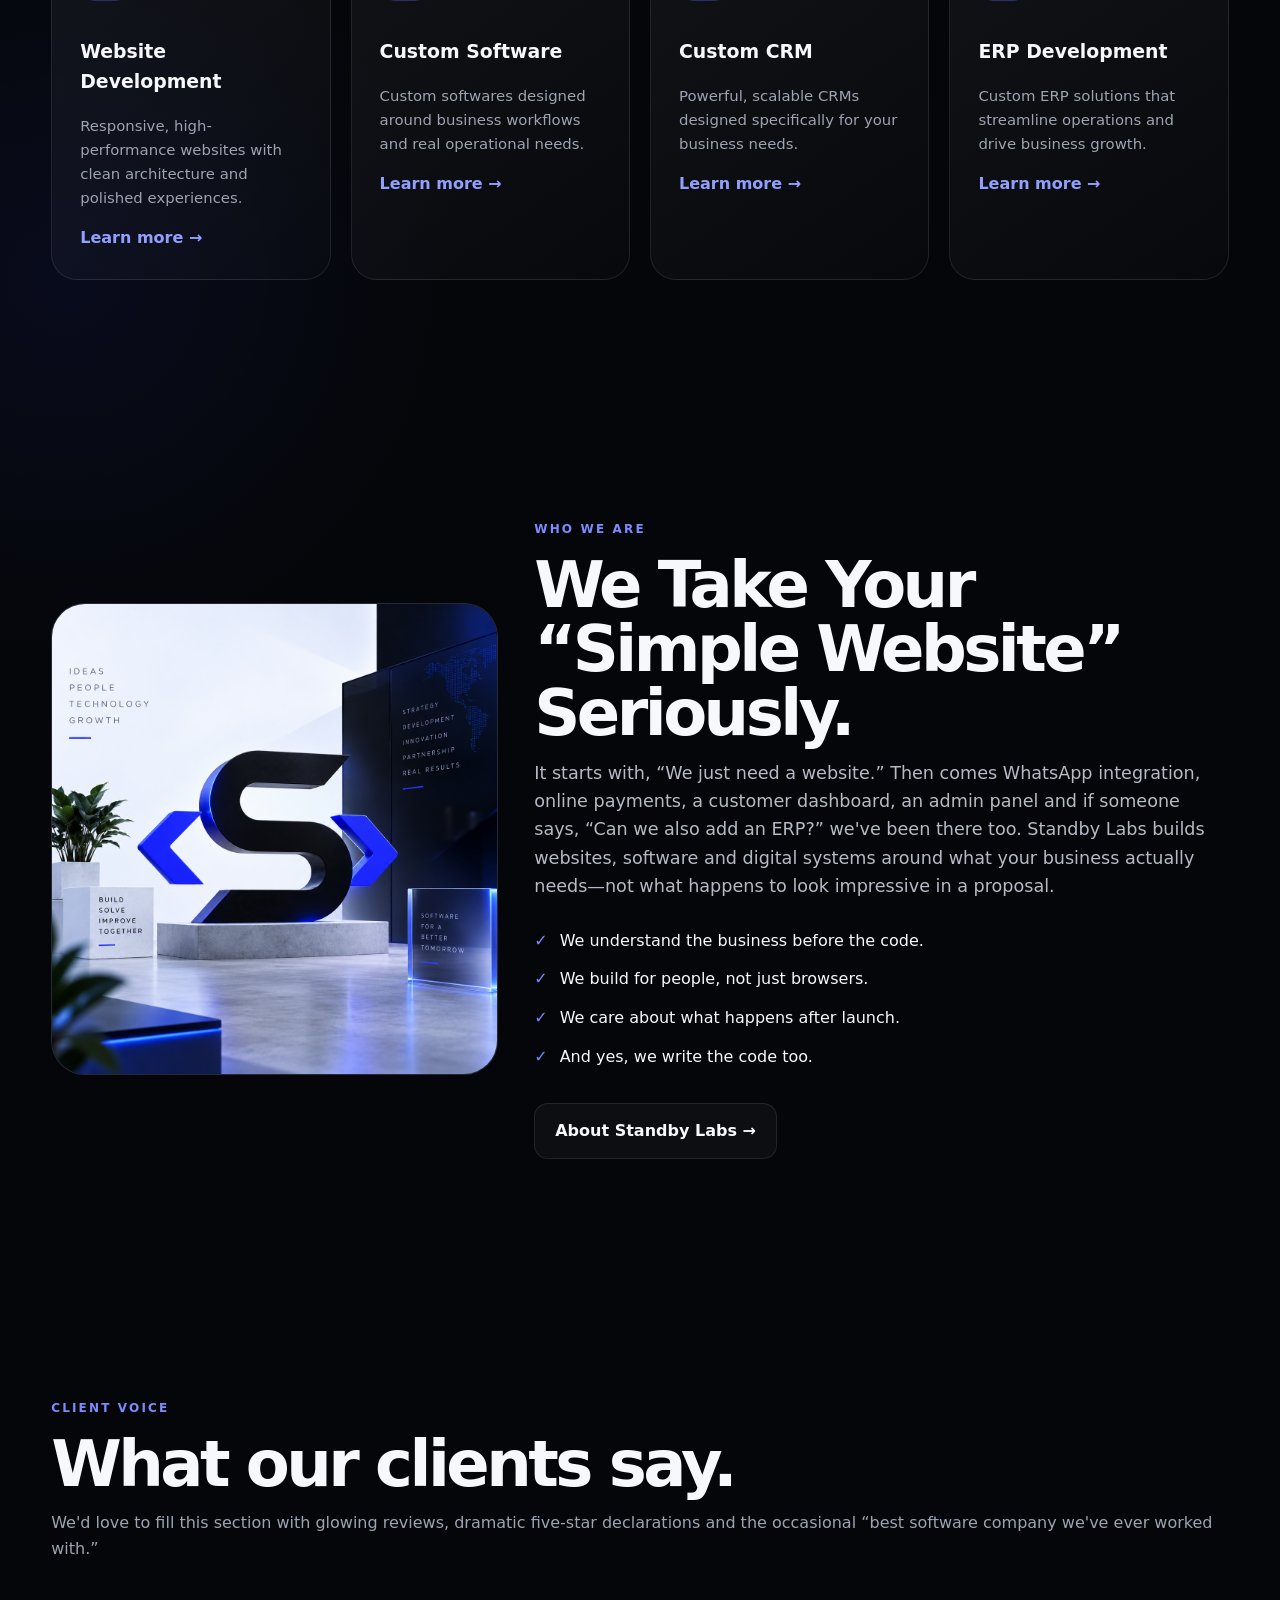
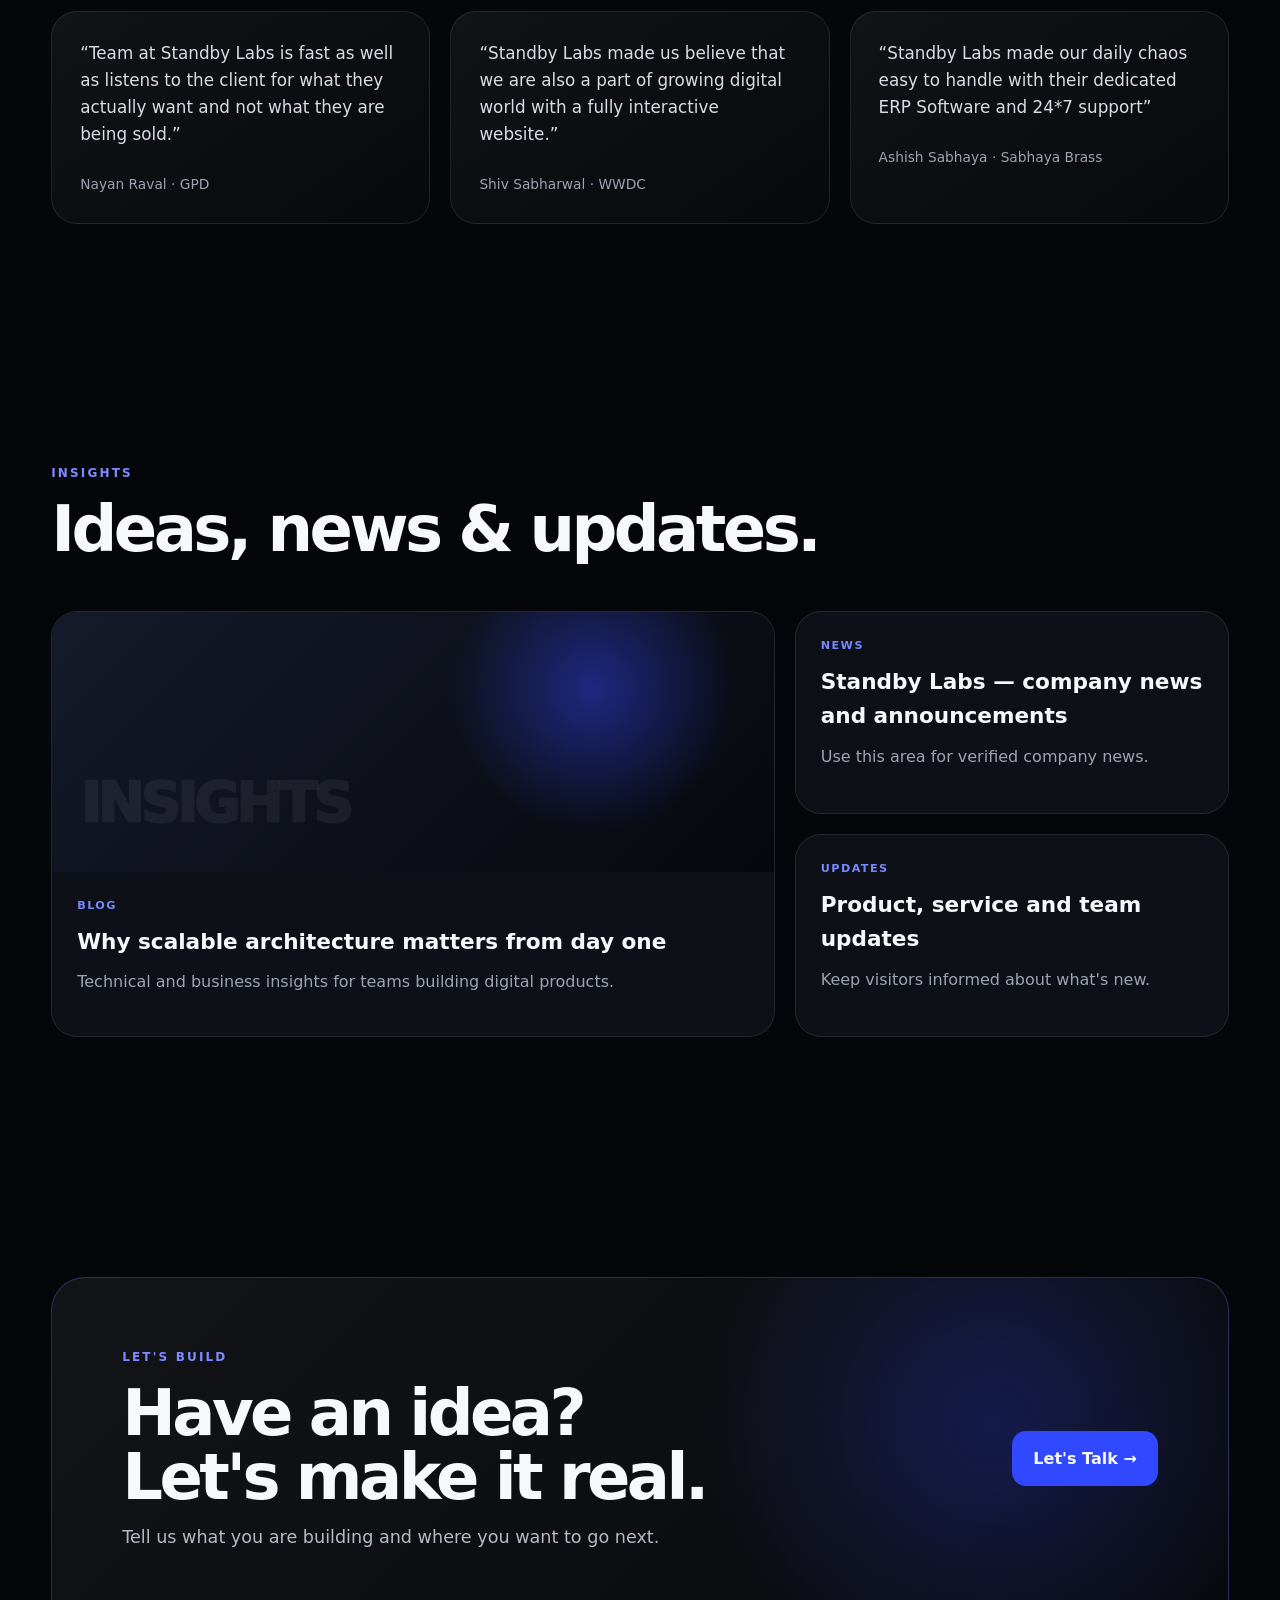
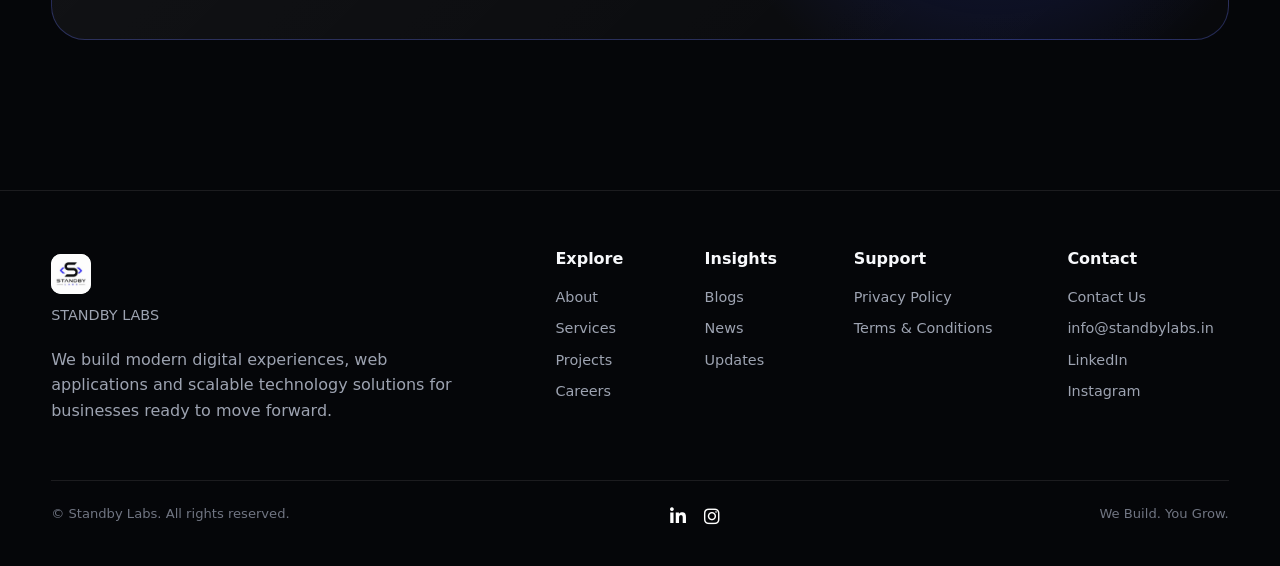
==== commit 40001b7c: "meta data added" ====
--- a/index.html
+++ b/index.html
@@ -2,8 +2,38 @@
 <html lang="en">
 
 <head>
+    <title>Standby Labs | Web Development & Custom Software Solutions</title>
+
+    <meta name="description" content="Standby Labs builds modern websites, web applications and custom software solutions for businesses.">
+    <meta name="author" content="Standby Labs">
+    <meta name="robots" content="index, follow">
+
+    <!-- Favicon -->
+    <link rel="icon" href="assets/images/Logo-3.png">
+
+    <!-- Style Sheet and JS -->
     <script src="assets/app.js"></script>
     <link rel="stylesheet" href="assets/styles.css">
+    <link rel="stylesheet" href="https://cdnjs.cloudflare.com/ajax/libs/font-awesome/6.5.2/css/all.min.css">
+
+    <!-- Canonical -->
+    <link rel="canonical" href="https://standbylabs.in/">
+
+    <!-- Open Graph -->
+    <meta property="og:type" content="website">
+    <meta property="og:title" content="Standby Labs | Web Development & Custom Software Solutions">
+    <meta property="og:description" content="Standby Labs builds modern websites, web applications and custom software solutions for businesses.">
+    <meta property="og:url" content="https://standbylabs.in/">
+    <meta property="og:site_name" content="Standby Labs">
+    <meta property="og:image" content="https://standbylabs.in/assets/images/og-image.png">
+    <meta property="og:image:alt" content="Standby Labs - Web Development & Custom Software Solutions">
+    <!-- Twitter / X -->
+    <meta name="twitter:card" content="summary_large_image">
+    <meta name="twitter:title" content="Standby Labs | Web Development & Custom Software Solutions">
+    <meta name="twitter:description" content="Standby Labs builds modern websites, web applications and custom software solutions for businesses.">
+    <meta name="twitter:image" content="https://standbylabs.in/assets/images/og-image.png">
+    <!-- Theme -->
+    <meta name="theme-color" content="#ffffff">
 </head>
 
 <body>
